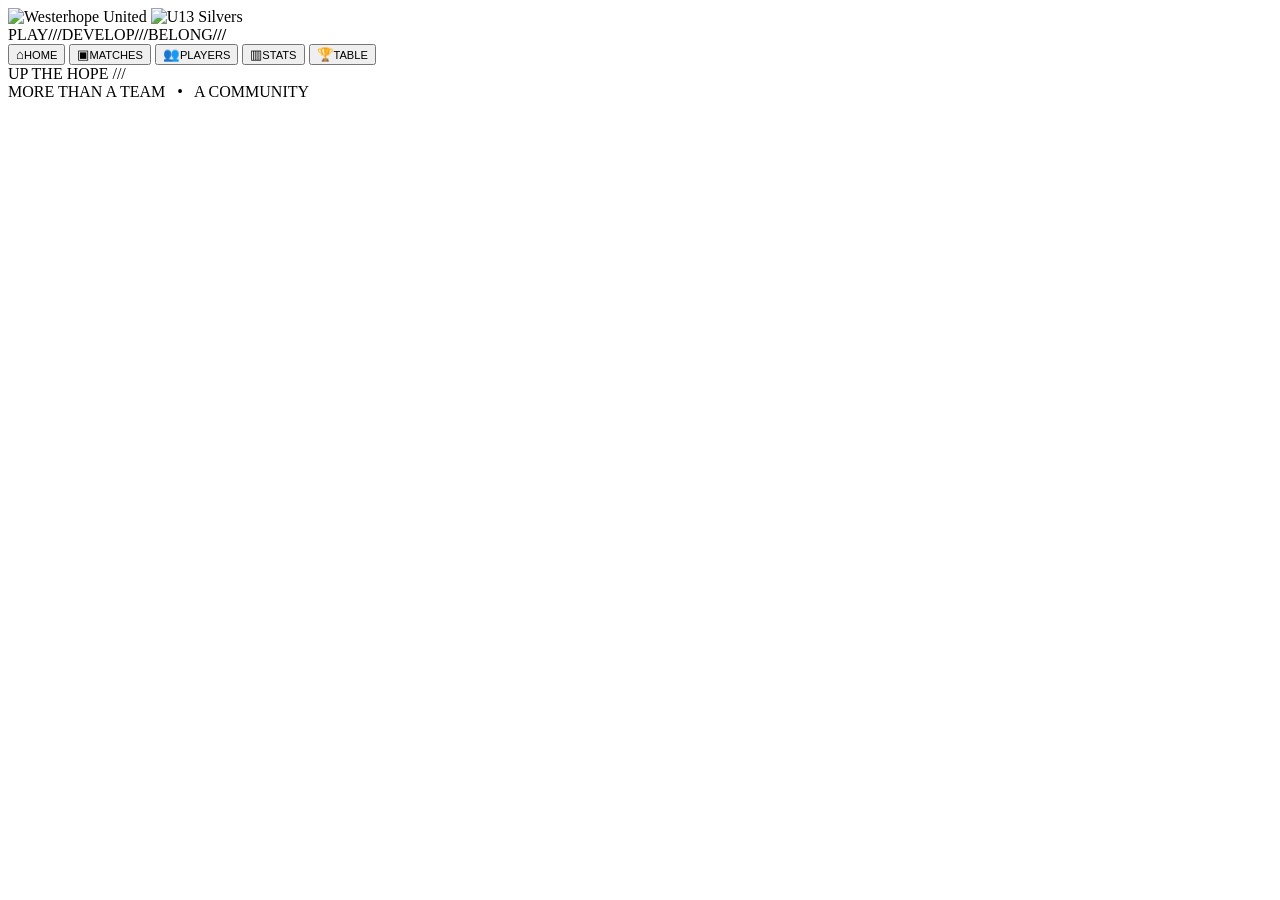
==== assets/index.html @ ca12dc78 "Add files via upload" ====
<!doctype html>
<html lang="en">
<head>
  <meta charset="utf-8">
  <meta name="viewport" content="width=device-width, initial-scale=1, viewport-fit=cover">
  <meta name="theme-color" content="#070707">
  <meta name="apple-mobile-web-app-capable" content="yes">
  <meta name="apple-mobile-web-app-status-bar-style" content="black-translucent">
  <meta name="apple-mobile-web-app-title" content="U13 Silvers">
  <meta name="description" content="Westerhope United U13 Silvers 2026/27 season hub">
  <meta http-equiv="Cache-Control" content="no-cache, no-store, must-revalidate">
  <meta http-equiv="Pragma" content="no-cache">
  <meta http-equiv="Expires" content="0">
  <link rel="manifest" href="manifest.json?v=76">
  <link rel="apple-touch-icon" sizes="180x180" href="assets/icons/apple-touch-icon.png?v=46">
  <link rel="icon" type="image/png" sizes="192x192" href="assets/icons/icon-192.png?v=46">
  <link rel="stylesheet" href="styles.css?v=46">
  <title>Westerhope U13 Silvers</title>

  <style>
    .latest-hero-card,.latest-hero-placeholder{overflow:hidden;padding:0;position:relative}
    .latest-hero-button{display:block;width:100%;padding:0;border:0;background:#0b0b0b;color:inherit;text-align:left;cursor:pointer;position:relative;overflow:hidden}
    .latest-hero-button img{display:block;width:100%;height:clamp(220px,38vw,360px);object-fit:contain;object-position:center;background:#0b0b0b}
    .latest-hero-overlay{position:absolute;inset:auto 0 0;padding:28px 24px 20px;background:linear-gradient(180deg,rgba(0,0,0,0),rgba(0,0,0,.9));color:#fff;display:flex;flex-direction:column;gap:4px}
    .latest-hero-overlay .eyebrow{color:#ffd500;letter-spacing:.14em}
    .latest-hero-overlay strong{font-size:1.25rem;letter-spacing:.02em}
    .latest-hero-overlay small{opacity:.85}
    .latest-hero-placeholder{min-height:170px;background:linear-gradient(135deg,#0b0b0b,#1c1c1c);display:flex;align-items:flex-end}
    .latest-hero-placeholder .latest-hero-overlay{position:static;background:none}
    @media (max-width:700px){.latest-hero-button img{height:clamp(200px,58vw,280px)}.latest-hero-overlay{padding:22px 18px 16px}.latest-hero-overlay strong{font-size:1.05rem}.latest-hero-placeholder{min-height:145px}}
  
.home-key-stats .mini-note{margin-bottom:14px}.home-leader-grid{display:grid;grid-template-columns:repeat(5,minmax(0,1fr));gap:12px}.home-leader-card{min-width:0;border:1px solid #343434;background:#0b0b0b;border-radius:14px;overflow:hidden}.home-leader-head{display:flex;align-items:center;gap:9px;padding:10px 11px;border-bottom:1px solid #272727}.home-leader-head>span{font-size:22px}.home-leader-head small{display:block;color:#777;font-size:8px;letter-spacing:1px}.home-leader-head b{display:block;font-size:9px;letter-spacing:.5px;margin-top:2px}.home-leader-card .leader-visual{height:175px}.home-team-stat{max-width:230px;margin-top:12px}.home-team-stat .metric{min-height:auto}@media(max-width:1100px){.home-leader-grid{grid-template-columns:repeat(3,minmax(0,1fr))}}@media(max-width:700px){.home-leader-grid{grid-template-columns:repeat(2,minmax(0,1fr));gap:9px}.home-leader-card .leader-visual{height:160px}.home-team-stat{max-width:none}}@media(max-width:390px){.home-leader-grid{grid-template-columns:1fr}.home-leader-card .leader-visual{height:205px}}

.career-clubs-wrap{overflow:hidden}.career-clubs-grid{display:grid;gap:22px;margin-top:16px}.career-club-category{border-top:1px solid #2b2b2b;padding-top:15px}.career-category-title{display:flex;align-items:center;gap:10px;margin-bottom:12px}.career-category-title>span{font-size:28px}.career-category-title small{display:block;color:#777;font-size:8px;letter-spacing:1.3px}.career-category-title b{display:block;font-size:14px;letter-spacing:.7px}.career-club-stack{display:grid;gap:14px}.career-milestone-club{border:1px solid #303030;background:#0b0b0b;border-radius:14px;overflow:hidden}.career-milestone-head{display:flex;justify-content:space-between;align-items:center;padding:11px 13px;border-bottom:1px solid #282828;background:linear-gradient(180deg,#151515,#0d0d0d)}.career-milestone-head strong{font-size:11px;letter-spacing:.9px}.career-milestone-head small{display:block;color:#777;font-size:8px;margin-top:3px;letter-spacing:1px}.career-member-grid{display:grid;grid-template-columns:repeat(6,minmax(0,1fr));gap:8px;padding:10px}.career-member{min-width:0;border:1px solid #272727;border-radius:11px;overflow:hidden;background:#121212}.career-member.latest{border-color:#ffd500;box-shadow:0 0 0 1px rgba(255,213,0,.16)}.career-member-photo{position:relative;height:125px;background:#171717;overflow:hidden}.career-member-photo img{width:100%;height:100%;object-fit:cover;object-position:center top;display:block}.career-member-fallback{width:100%;height:100%;display:flex;align-items:center;justify-content:center;font-size:28px;font-weight:950;color:#888;background:linear-gradient(145deg,#202020,#080808)}.career-latest-badge{position:absolute;top:7px;left:7px;background:#ffd500;color:#060606;font-size:7px;font-weight:950;letter-spacing:1px;border-radius:999px;padding:4px 6px}.career-member-copy{padding:8px}.career-member-copy b{display:block;font-size:9px;line-height:1.2}.career-member-copy small{display:block;color:#999;font-size:7px;margin-top:4px;line-height:1.3}@media(max-width:1100px){.career-member-grid{grid-template-columns:repeat(4,minmax(0,1fr))}}@media(max-width:700px){.career-clubs-grid{gap:18px}.career-member-grid{grid-template-columns:repeat(3,minmax(0,1fr));gap:7px;padding:8px}.career-member-photo{height:115px}.career-member-copy{padding:7px}.career-member-copy b{font-size:8px}.career-milestone-head strong{font-size:10px}}@media(max-width:390px){.career-member-grid{grid-template-columns:repeat(2,minmax(0,1fr))}.career-member-photo{height:135px}}
</style>

<style>
.league-form-card .section-head{margin-bottom:12px}.league-chart-wrap{width:100%;overflow-x:auto;background:linear-gradient(180deg,rgba(255,255,255,.02),rgba(255,255,255,.00));border-radius:16px;padding:6px 0}.league-chart-wrap svg{display:block;width:100%;min-width:740px;height:auto}.league-team-crest-end{cursor:pointer}.form-groups{display:grid;gap:12px;margin-top:16px}.form-group{border:1px solid rgba(255,255,255,.10);border-radius:14px;padding:12px;background:rgba(255,255,255,.025)}.form-group-head{display:flex;align-items:baseline;justify-content:space-between;gap:8px;margin-bottom:10px}.form-group-head b{font-size:.95rem;color:#ffd500}.form-group-head span{font-size:.68rem;color:rgba(255,255,255,.45);text-transform:uppercase;letter-spacing:.08em}.form-group-teams{display:flex;flex-wrap:wrap;gap:9px}.form-team-pill{appearance:none;border:1px solid rgba(255,255,255,.09);border-radius:12px;padding:8px 10px;background:rgba(0,0,0,.18);color:#fff;display:flex;align-items:center;gap:8px;cursor:pointer;text-align:left;min-width:180px}.form-team-pill:hover,.form-team-pill.active{border-color:rgba(255,213,0,.55);box-shadow:0 0 0 1px rgba(255,213,0,.10) inset}.form-team-pill.our-team{border-color:rgba(255,213,0,.45)}.form-pill-crest{display:inline-flex;align-items:center;justify-content:center}.form-team-pill .table-crest{width:28px;height:28px;object-fit:contain}.form-pill-name{font-weight:700;font-size:.76rem;flex:1}.form-pill-meta{font-size:.62rem;color:rgba(255,255,255,.52);white-space:nowrap}@media (max-width:900px){.form-team-pill{min-width:0;flex:1 1 calc(50% - 8px)}.league-chart-wrap svg{min-width:720px}}@media (max-width:600px){.form-team-pill{flex-basis:100%}.league-chart-wrap{margin-left:-4px;margin-right:-4px}}
</style>

<style>
.season-leader-grid{display:grid;grid-template-columns:repeat(5,minmax(0,1fr));gap:12px;margin-top:14px}.season-leader-card{min-width:0;border:1px solid #343434;background:#0b0b0b;border-radius:14px;overflow:hidden}.season-leader-head{display:flex;align-items:center;gap:9px;padding:11px 12px;border-bottom:1px solid #272727}.season-leader-head>span{font-size:24px}.season-leader-head small{display:block;color:#777;font-size:8px;letter-spacing:1px}.season-leader-head b{display:block;font-size:10px;letter-spacing:.6px;margin-top:2px}.leader-visual{height:190px;position:relative;background:#111;overflow:hidden}.leader-visual img{width:100%;height:100%;object-fit:cover;object-position:center top;display:block}.leader-visual.split{display:grid;grid-template-columns:1fr 1fr}.leader-half{position:relative;min-width:0;overflow:hidden}.leader-half:first-child{border-right:1px solid rgba(255,255,255,.18)}.leader-half span{position:absolute;top:7px;left:7px;background:rgba(0,0,0,.72);border-radius:999px;padding:4px 7px;font-size:8px;font-weight:900}.leader-overlay{position:absolute;left:0;right:0;bottom:0;padding:34px 11px 10px;background:linear-gradient(180deg,transparent,rgba(0,0,0,.94));display:grid;gap:2px}.leader-overlay small,.leader-names small{color:#ffd500;font-size:8px;letter-spacing:1px}.leader-overlay b,.leader-names b{font-size:12px}.leader-overlay strong,.leader-names strong{font-size:20px;color:#fff}.leader-overlay.shared{text-align:center}.leader-visual.many,.leader-visual.empty{display:flex;align-items:center;justify-content:center;padding:18px;box-sizing:border-box}.leader-names{text-align:center;display:grid;gap:8px}.leader-photo-fallback{width:100%;height:100%;display:flex;align-items:center;justify-content:center;font-size:42px;font-weight:950;color:#aaa;background:linear-gradient(145deg,#202020,#090909)}.season-rank-list{padding:4px 10px 8px}.season-rank-list>div{display:grid;grid-template-columns:24px 1fr 28px;gap:6px;align-items:center;padding:7px 0;border-bottom:1px solid #222;font-size:9px}.season-rank-list>div:last-child{border-bottom:0}.season-rank-list span{color:#777}.season-rank-list strong{text-align:right;color:#ffd500;font-size:12px}.leader-empty-row{display:block!important;color:#777;text-align:center;padding:12px!important}@media(max-width:1100px){.season-leader-grid{grid-template-columns:repeat(3,minmax(0,1fr))}}@media(max-width:700px){.season-leader-grid{grid-template-columns:repeat(2,minmax(0,1fr));gap:9px}.leader-visual{height:165px}.season-leader-head{padding:9px}.season-leader-head>span{font-size:20px}.season-leader-head b{font-size:9px}}@media(max-width:390px){.season-leader-grid{grid-template-columns:1fr}.leader-visual{height:210px}}
</style>

</head>
<body>
  <div class="app-shell">
    <header class="topbar">
      <img class="club-header" src="assets/westerhope-header.png?v=21" alt="Westerhope United">
      <img class="team-header" src="assets/u13-silvers-header.png?v=21" alt="U13 Silvers">
      <div class="tagline"><span>PLAY</span><b>///</b><span>DEVELOP</span><b>///</b><span>BELONG</span><b>///</b></div>
    </header>

    <nav class="tabs" aria-label="Primary">
      <button class="tab active" data-view="home"><span>⌂</span><small>HOME</small></button>
      <button class="tab" data-view="matches"><span>▣</span><small>MATCHES</small></button>
      <button class="tab" data-view="players"><span>👥</span><small>PLAYERS</small></button>
      <button class="tab" data-view="stats"><span>▥</span><small>STATS</small></button>
      <button class="tab" data-view="table"><span>🏆</span><small>TABLE</small></button>
    </nav>

    <main id="app" class="content"></main>

    <footer class="footer">
      <div class="footer-mark">UP THE <span>HOPE</span> ///</div>
      <div class="footer-sub">MORE THAN A TEAM &nbsp; • &nbsp; A COMMUNITY</div>
    </footer>
  </div>
  <script src="data.js?v=76"></script>
  <script src="app.js?v=78"></script>

</body>
</html>
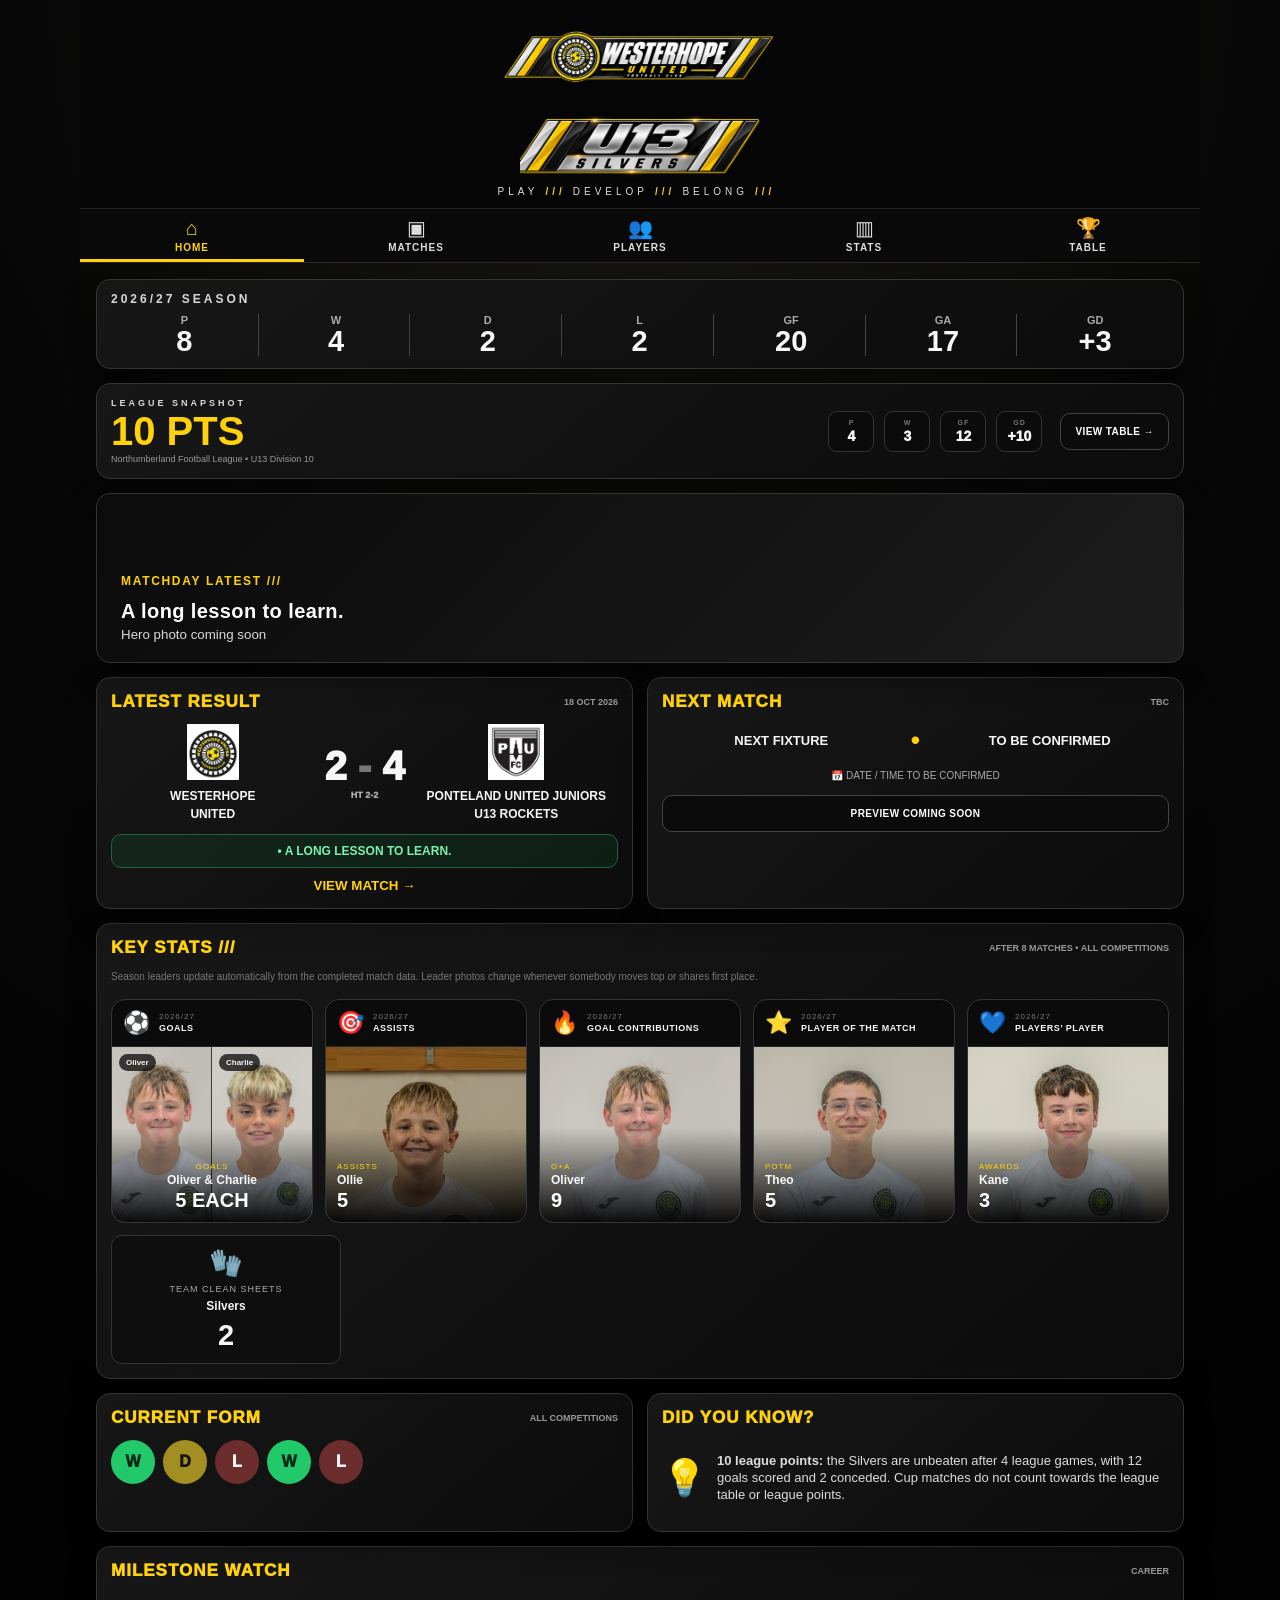
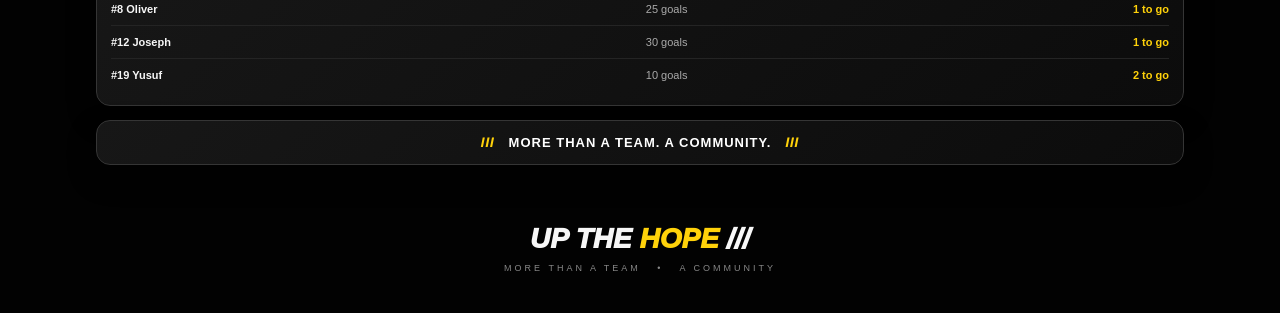
==== commit 2d2ba446: "Add files via upload" ====
--- a/assets/index.html
+++ b/assets/index.html
@@ -4,70 +4,27 @@
   <meta charset="utf-8">
   <meta name="viewport" content="width=device-width, initial-scale=1, viewport-fit=cover">
   <meta name="theme-color" content="#070707">
-  <meta name="apple-mobile-web-app-capable" content="yes">
-  <meta name="apple-mobile-web-app-status-bar-style" content="black-translucent">
-  <meta name="apple-mobile-web-app-title" content="U13 Silvers">
-  <meta name="description" content="Westerhope United U13 Silvers 2026/27 season hub">
+  <title>Westerhope U13 Silvers</title>
   <meta http-equiv="Cache-Control" content="no-cache, no-store, must-revalidate">
   <meta http-equiv="Pragma" content="no-cache">
   <meta http-equiv="Expires" content="0">
-  <link rel="manifest" href="manifest.json?v=76">
-  <link rel="apple-touch-icon" sizes="180x180" href="assets/icons/apple-touch-icon.png?v=46">
-  <link rel="icon" type="image/png" sizes="192x192" href="assets/icons/icon-192.png?v=46">
-  <link rel="stylesheet" href="styles.css?v=46">
-  <title>Westerhope U13 Silvers</title>
-
-  <style>
-    .latest-hero-card,.latest-hero-placeholder{overflow:hidden;padding:0;position:relative}
-    .latest-hero-button{display:block;width:100%;padding:0;border:0;background:#0b0b0b;color:inherit;text-align:left;cursor:pointer;position:relative;overflow:hidden}
-    .latest-hero-button img{display:block;width:100%;height:clamp(220px,38vw,360px);object-fit:contain;object-position:center;background:#0b0b0b}
-    .latest-hero-overlay{position:absolute;inset:auto 0 0;padding:28px 24px 20px;background:linear-gradient(180deg,rgba(0,0,0,0),rgba(0,0,0,.9));color:#fff;display:flex;flex-direction:column;gap:4px}
-    .latest-hero-overlay .eyebrow{color:#ffd500;letter-spacing:.14em}
-    .latest-hero-overlay strong{font-size:1.25rem;letter-spacing:.02em}
-    .latest-hero-overlay small{opacity:.85}
-    .latest-hero-placeholder{min-height:170px;background:linear-gradient(135deg,#0b0b0b,#1c1c1c);display:flex;align-items:flex-end}
-    .latest-hero-placeholder .latest-hero-overlay{position:static;background:none}
-    @media (max-width:700px){.latest-hero-button img{height:clamp(200px,58vw,280px)}.latest-hero-overlay{padding:22px 18px 16px}.latest-hero-overlay strong{font-size:1.05rem}.latest-hero-placeholder{min-height:145px}}
-  
-.home-key-stats .mini-note{margin-bottom:14px}.home-leader-grid{display:grid;grid-template-columns:repeat(5,minmax(0,1fr));gap:12px}.home-leader-card{min-width:0;border:1px solid #343434;background:#0b0b0b;border-radius:14px;overflow:hidden}.home-leader-head{display:flex;align-items:center;gap:9px;padding:10px 11px;border-bottom:1px solid #272727}.home-leader-head>span{font-size:22px}.home-leader-head small{display:block;color:#777;font-size:8px;letter-spacing:1px}.home-leader-head b{display:block;font-size:9px;letter-spacing:.5px;margin-top:2px}.home-leader-card .leader-visual{height:175px}.home-team-stat{max-width:230px;margin-top:12px}.home-team-stat .metric{min-height:auto}@media(max-width:1100px){.home-leader-grid{grid-template-columns:repeat(3,minmax(0,1fr))}}@media(max-width:700px){.home-leader-grid{grid-template-columns:repeat(2,minmax(0,1fr));gap:9px}.home-leader-card .leader-visual{height:160px}.home-team-stat{max-width:none}}@media(max-width:390px){.home-leader-grid{grid-template-columns:1fr}.home-leader-card .leader-visual{height:205px}}
-
-.career-clubs-wrap{overflow:hidden}.career-clubs-grid{display:grid;gap:22px;margin-top:16px}.career-club-category{border-top:1px solid #2b2b2b;padding-top:15px}.career-category-title{display:flex;align-items:center;gap:10px;margin-bottom:12px}.career-category-title>span{font-size:28px}.career-category-title small{display:block;color:#777;font-size:8px;letter-spacing:1.3px}.career-category-title b{display:block;font-size:14px;letter-spacing:.7px}.career-club-stack{display:grid;gap:14px}.career-milestone-club{border:1px solid #303030;background:#0b0b0b;border-radius:14px;overflow:hidden}.career-milestone-head{display:flex;justify-content:space-between;align-items:center;padding:11px 13px;border-bottom:1px solid #282828;background:linear-gradient(180deg,#151515,#0d0d0d)}.career-milestone-head strong{font-size:11px;letter-spacing:.9px}.career-milestone-head small{display:block;color:#777;font-size:8px;margin-top:3px;letter-spacing:1px}.career-member-grid{display:grid;grid-template-columns:repeat(6,minmax(0,1fr));gap:8px;padding:10px}.career-member{min-width:0;border:1px solid #272727;border-radius:11px;overflow:hidden;background:#121212}.career-member.latest{border-color:#ffd500;box-shadow:0 0 0 1px rgba(255,213,0,.16)}.career-member-photo{position:relative;height:125px;background:#171717;overflow:hidden}.career-member-photo img{width:100%;height:100%;object-fit:cover;object-position:center top;display:block}.career-member-fallback{width:100%;height:100%;display:flex;align-items:center;justify-content:center;font-size:28px;font-weight:950;color:#888;background:linear-gradient(145deg,#202020,#080808)}.career-latest-badge{position:absolute;top:7px;left:7px;background:#ffd500;color:#060606;font-size:7px;font-weight:950;letter-spacing:1px;border-radius:999px;padding:4px 6px}.career-member-copy{padding:8px}.career-member-copy b{display:block;font-size:9px;line-height:1.2}.career-member-copy small{display:block;color:#999;font-size:7px;margin-top:4px;line-height:1.3}@media(max-width:1100px){.career-member-grid{grid-template-columns:repeat(4,minmax(0,1fr))}}@media(max-width:700px){.career-clubs-grid{gap:18px}.career-member-grid{grid-template-columns:repeat(3,minmax(0,1fr));gap:7px;padding:8px}.career-member-photo{height:115px}.career-member-copy{padding:7px}.career-member-copy b{font-size:8px}.career-milestone-head strong{font-size:10px}}@media(max-width:390px){.career-member-grid{grid-template-columns:repeat(2,minmax(0,1fr))}.career-member-photo{height:135px}}
-</style>
-
-<style>
-.league-form-card .section-head{margin-bottom:12px}.league-chart-wrap{width:100%;overflow-x:auto;background:linear-gradient(180deg,rgba(255,255,255,.02),rgba(255,255,255,.00));border-radius:16px;padding:6px 0}.league-chart-wrap svg{display:block;width:100%;min-width:740px;height:auto}.league-team-crest-end{cursor:pointer}.form-groups{display:grid;gap:12px;margin-top:16px}.form-group{border:1px solid rgba(255,255,255,.10);border-radius:14px;padding:12px;background:rgba(255,255,255,.025)}.form-group-head{display:flex;align-items:baseline;justify-content:space-between;gap:8px;margin-bottom:10px}.form-group-head b{font-size:.95rem;color:#ffd500}.form-group-head span{font-size:.68rem;color:rgba(255,255,255,.45);text-transform:uppercase;letter-spacing:.08em}.form-group-teams{display:flex;flex-wrap:wrap;gap:9px}.form-team-pill{appearance:none;border:1px solid rgba(255,255,255,.09);border-radius:12px;padding:8px 10px;background:rgba(0,0,0,.18);color:#fff;display:flex;align-items:center;gap:8px;cursor:pointer;text-align:left;min-width:180px}.form-team-pill:hover,.form-team-pill.active{border-color:rgba(255,213,0,.55);box-shadow:0 0 0 1px rgba(255,213,0,.10) inset}.form-team-pill.our-team{border-color:rgba(255,213,0,.45)}.form-pill-crest{display:inline-flex;align-items:center;justify-content:center}.form-team-pill .table-crest{width:28px;height:28px;object-fit:contain}.form-pill-name{font-weight:700;font-size:.76rem;flex:1}.form-pill-meta{font-size:.62rem;color:rgba(255,255,255,.52);white-space:nowrap}@media (max-width:900px){.form-team-pill{min-width:0;flex:1 1 calc(50% - 8px)}.league-chart-wrap svg{min-width:720px}}@media (max-width:600px){.form-team-pill{flex-basis:100%}.league-chart-wrap{margin-left:-4px;margin-right:-4px}}
-</style>
-
-<style>
-.season-leader-grid{display:grid;grid-template-columns:repeat(5,minmax(0,1fr));gap:12px;margin-top:14px}.season-leader-card{min-width:0;border:1px solid #343434;background:#0b0b0b;border-radius:14px;overflow:hidden}.season-leader-head{display:flex;align-items:center;gap:9px;padding:11px 12px;border-bottom:1px solid #272727}.season-leader-head>span{font-size:24px}.season-leader-head small{display:block;color:#777;font-size:8px;letter-spacing:1px}.season-leader-head b{display:block;font-size:10px;letter-spacing:.6px;margin-top:2px}.leader-visual{height:190px;position:relative;background:#111;overflow:hidden}.leader-visual img{width:100%;height:100%;object-fit:cover;object-position:center top;display:block}.leader-visual.split{display:grid;grid-template-columns:1fr 1fr}.leader-half{position:relative;min-width:0;overflow:hidden}.leader-half:first-child{border-right:1px solid rgba(255,255,255,.18)}.leader-half span{position:absolute;top:7px;left:7px;background:rgba(0,0,0,.72);border-radius:999px;padding:4px 7px;font-size:8px;font-weight:900}.leader-overlay{position:absolute;left:0;right:0;bottom:0;padding:34px 11px 10px;background:linear-gradient(180deg,transparent,rgba(0,0,0,.94));display:grid;gap:2px}.leader-overlay small,.leader-names small{color:#ffd500;font-size:8px;letter-spacing:1px}.leader-overlay b,.leader-names b{font-size:12px}.leader-overlay strong,.leader-names strong{font-size:20px;color:#fff}.leader-overlay.shared{text-align:center}.leader-visual.many,.leader-visual.empty{display:flex;align-items:center;justify-content:center;padding:18px;box-sizing:border-box}.leader-names{text-align:center;display:grid;gap:8px}.leader-photo-fallback{width:100%;height:100%;display:flex;align-items:center;justify-content:center;font-size:42px;font-weight:950;color:#aaa;background:linear-gradient(145deg,#202020,#090909)}.season-rank-list{padding:4px 10px 8px}.season-rank-list>div{display:grid;grid-template-columns:24px 1fr 28px;gap:6px;align-items:center;padding:7px 0;border-bottom:1px solid #222;font-size:9px}.season-rank-list>div:last-child{border-bottom:0}.season-rank-list span{color:#777}.season-rank-list strong{text-align:right;color:#ffd500;font-size:12px}.leader-empty-row{display:block!important;color:#777;text-align:center;padding:12px!important}@media(max-width:1100px){.season-leader-grid{grid-template-columns:repeat(3,minmax(0,1fr))}}@media(max-width:700px){.season-leader-grid{grid-template-columns:repeat(2,minmax(0,1fr));gap:9px}.leader-visual{height:165px}.season-leader-head{padding:9px}.season-leader-head>span{font-size:20px}.season-leader-head b{font-size:9px}}@media(max-width:390px){.season-leader-grid{grid-template-columns:1fr}.leader-visual{height:210px}}
-</style>
-
+  <script>
+    (function () {
+      try {
+        var target = new URL('../', window.location.href);
+        target.searchParams.set('app', '72');
+        target.hash = window.location.hash;
+        window.location.replace(target.href);
+      } catch (e) {
+        window.location.replace('../?app=74');
+      }
+    }());
+  </script>
 </head>
-<body>
-  <div class="app-shell">
-    <header class="topbar">
-      <img class="club-header" src="assets/westerhope-header.png?v=21" alt="Westerhope United">
-      <img class="team-header" src="assets/u13-silvers-header.png?v=21" alt="U13 Silvers">
-      <div class="tagline"><span>PLAY</span><b>///</b><span>DEVELOP</span><b>///</b><span>BELONG</span><b>///</b></div>
-    </header>
-
-    <nav class="tabs" aria-label="Primary">
-      <button class="tab active" data-view="home"><span>⌂</span><small>HOME</small></button>
-      <button class="tab" data-view="matches"><span>▣</span><small>MATCHES</small></button>
-      <button class="tab" data-view="players"><span>👥</span><small>PLAYERS</small></button>
-      <button class="tab" data-view="stats"><span>▥</span><small>STATS</small></button>
-      <button class="tab" data-view="table"><span>🏆</span><small>TABLE</small></button>
-    </nav>
-
-    <main id="app" class="content"></main>
-
-    <footer class="footer">
-      <div class="footer-mark">UP THE <span>HOPE</span> ///</div>
-      <div class="footer-sub">MORE THAN A TEAM &nbsp; • &nbsp; A COMMUNITY</div>
-    </footer>
+<body style="margin:0;background:#070707;color:#fff;font-family:system-ui,-apple-system,sans-serif;display:grid;min-height:100vh;place-items:center;text-align:center;padding:24px;box-sizing:border-box">
+  <div>
+    <strong>Loading the latest Silvers app…</strong>
+    <p><a href="../?app=74" style="color:#ffd500">Open the current site</a></p>
   </div>
-  <script src="data.js?v=76"></script>
-  <script src="app.js?v=78"></script>
-
 </body>
 </html>
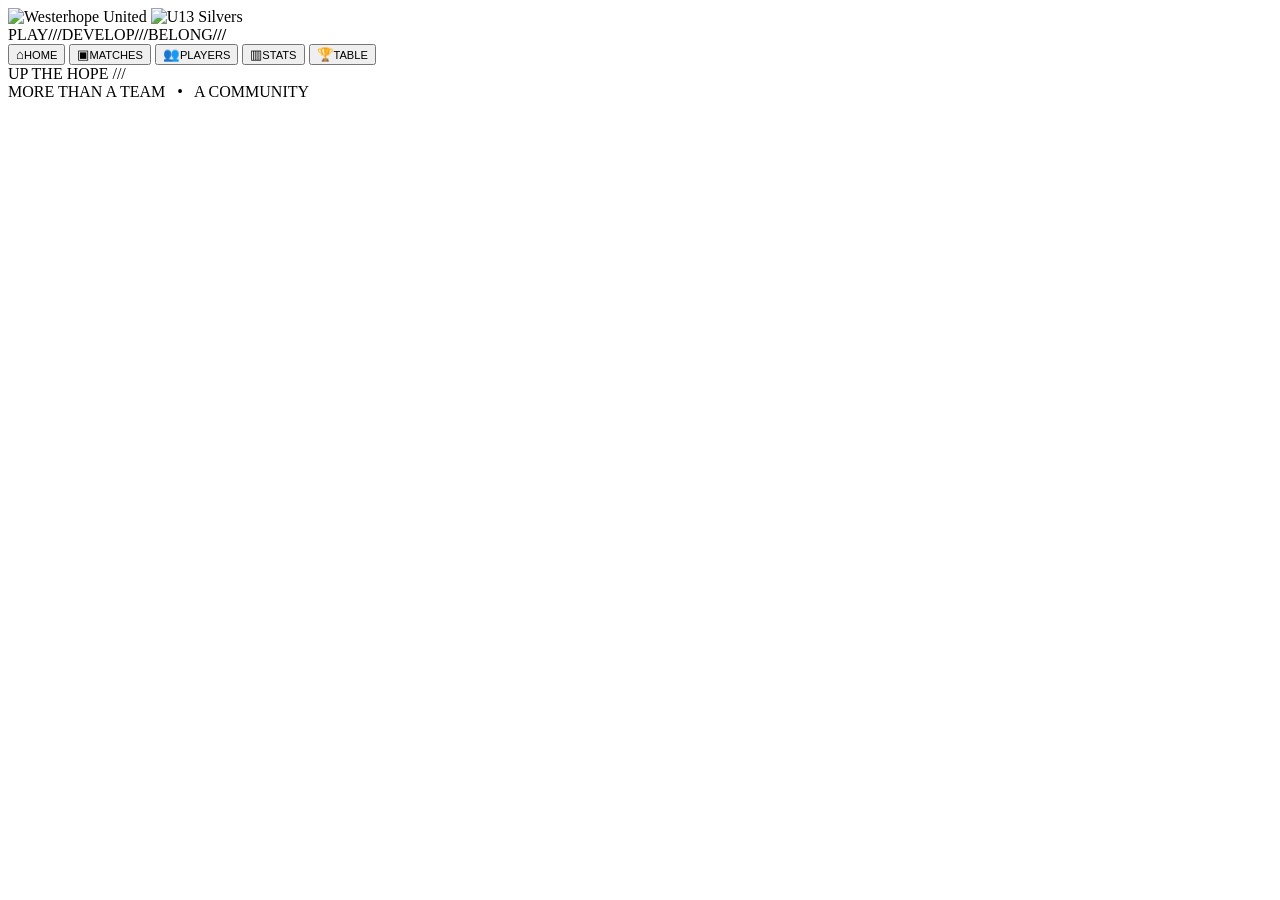
==== commit 736d28f6: "Add files via upload" ====
--- a/assets/index.html
+++ b/assets/index.html
@@ -4,27 +4,70 @@
   <meta charset="utf-8">
   <meta name="viewport" content="width=device-width, initial-scale=1, viewport-fit=cover">
   <meta name="theme-color" content="#070707">
-  <title>Westerhope U13 Silvers</title>
+  <meta name="apple-mobile-web-app-capable" content="yes">
+  <meta name="apple-mobile-web-app-status-bar-style" content="black-translucent">
+  <meta name="apple-mobile-web-app-title" content="U13 Silvers">
+  <meta name="description" content="Westerhope United U13 Silvers 2026/27 season hub">
   <meta http-equiv="Cache-Control" content="no-cache, no-store, must-revalidate">
   <meta http-equiv="Pragma" content="no-cache">
   <meta http-equiv="Expires" content="0">
-  <script>
-    (function () {
-      try {
-        var target = new URL('../', window.location.href);
-        target.searchParams.set('app', '72');
-        target.hash = window.location.hash;
-        window.location.replace(target.href);
-      } catch (e) {
-        window.location.replace('../?app=74');
-      }
-    }());
-  </script>
+  <link rel="manifest" href="manifest.json?v=76">
+  <link rel="apple-touch-icon" sizes="180x180" href="assets/icons/apple-touch-icon.png?v=46">
+  <link rel="icon" type="image/png" sizes="192x192" href="assets/icons/icon-192.png?v=46">
+  <link rel="stylesheet" href="styles.css?v=46">
+  <title>Westerhope U13 Silvers</title>
+
+  <style>
+    .latest-hero-card,.latest-hero-placeholder{overflow:hidden;padding:0;position:relative}
+    .latest-hero-button{display:block;width:100%;padding:0;border:0;background:#0b0b0b;color:inherit;text-align:left;cursor:pointer;position:relative;overflow:hidden}
+    .latest-hero-button img{display:block;width:100%;height:clamp(220px,38vw,360px);object-fit:contain;object-position:center;background:#0b0b0b}
+    .latest-hero-overlay{position:absolute;inset:auto 0 0;padding:28px 24px 20px;background:linear-gradient(180deg,rgba(0,0,0,0),rgba(0,0,0,.9));color:#fff;display:flex;flex-direction:column;gap:4px}
+    .latest-hero-overlay .eyebrow{color:#ffd500;letter-spacing:.14em}
+    .latest-hero-overlay strong{font-size:1.25rem;letter-spacing:.02em}
+    .latest-hero-overlay small{opacity:.85}
+    .latest-hero-placeholder{min-height:170px;background:linear-gradient(135deg,#0b0b0b,#1c1c1c);display:flex;align-items:flex-end}
+    .latest-hero-placeholder .latest-hero-overlay{position:static;background:none}
+    @media (max-width:700px){.latest-hero-button img{height:clamp(200px,58vw,280px)}.latest-hero-overlay{padding:22px 18px 16px}.latest-hero-overlay strong{font-size:1.05rem}.latest-hero-placeholder{min-height:145px}}
+  
+.home-key-stats .mini-note{margin-bottom:14px}.home-leader-grid{display:grid;grid-template-columns:repeat(5,minmax(0,1fr));gap:12px}.home-leader-card{min-width:0;border:1px solid #343434;background:#0b0b0b;border-radius:14px;overflow:hidden}.home-leader-head{display:flex;align-items:center;gap:9px;padding:10px 11px;border-bottom:1px solid #272727}.home-leader-head>span{font-size:22px}.home-leader-head small{display:block;color:#777;font-size:8px;letter-spacing:1px}.home-leader-head b{display:block;font-size:9px;letter-spacing:.5px;margin-top:2px}.home-leader-card .leader-visual{height:175px}.home-team-stat{max-width:230px;margin-top:12px}.home-team-stat .metric{min-height:auto}@media(max-width:1100px){.home-leader-grid{grid-template-columns:repeat(3,minmax(0,1fr))}}@media(max-width:700px){.home-leader-grid{grid-template-columns:repeat(2,minmax(0,1fr));gap:9px}.home-leader-card .leader-visual{height:160px}.home-team-stat{max-width:none}}@media(max-width:390px){.home-leader-grid{grid-template-columns:1fr}.home-leader-card .leader-visual{height:205px}}
+
+.career-clubs-wrap{overflow:hidden}.career-clubs-grid{display:grid;gap:22px;margin-top:16px}.career-club-category{border-top:1px solid #2b2b2b;padding-top:15px}.career-category-title{display:flex;align-items:center;gap:10px;margin-bottom:12px}.career-category-title>span{font-size:28px}.career-category-title small{display:block;color:#777;font-size:8px;letter-spacing:1.3px}.career-category-title b{display:block;font-size:14px;letter-spacing:.7px}.career-club-stack{display:grid;gap:14px}.career-milestone-club{border:1px solid #303030;background:#0b0b0b;border-radius:14px;overflow:hidden}.career-milestone-head{display:flex;justify-content:space-between;align-items:center;padding:11px 13px;border-bottom:1px solid #282828;background:linear-gradient(180deg,#151515,#0d0d0d)}.career-milestone-head strong{font-size:11px;letter-spacing:.9px}.career-milestone-head small{display:block;color:#777;font-size:8px;margin-top:3px;letter-spacing:1px}.career-member-grid{display:grid;grid-template-columns:repeat(6,minmax(0,1fr));gap:8px;padding:10px}.career-member{min-width:0;border:1px solid #272727;border-radius:11px;overflow:hidden;background:#121212}.career-member.latest{border-color:#ffd500;box-shadow:0 0 0 1px rgba(255,213,0,.16)}.career-member-photo{position:relative;height:125px;background:#171717;overflow:hidden}.career-member-photo img{width:100%;height:100%;object-fit:cover;object-position:center top;display:block}.career-member-fallback{width:100%;height:100%;display:flex;align-items:center;justify-content:center;font-size:28px;font-weight:950;color:#888;background:linear-gradient(145deg,#202020,#080808)}.career-latest-badge{position:absolute;top:7px;left:7px;background:#ffd500;color:#060606;font-size:7px;font-weight:950;letter-spacing:1px;border-radius:999px;padding:4px 6px}.career-member-copy{padding:8px}.career-member-copy b{display:block;font-size:9px;line-height:1.2}.career-member-copy small{display:block;color:#999;font-size:7px;margin-top:4px;line-height:1.3}@media(max-width:1100px){.career-member-grid{grid-template-columns:repeat(4,minmax(0,1fr))}}@media(max-width:700px){.career-clubs-grid{gap:18px}.career-member-grid{grid-template-columns:repeat(3,minmax(0,1fr));gap:7px;padding:8px}.career-member-photo{height:115px}.career-member-copy{padding:7px}.career-member-copy b{font-size:8px}.career-milestone-head strong{font-size:10px}}@media(max-width:390px){.career-member-grid{grid-template-columns:repeat(2,minmax(0,1fr))}.career-member-photo{height:135px}}
+</style>
+
+<style>
+.league-form-card .section-head{margin-bottom:12px}.league-chart-wrap{width:100%;overflow-x:auto;background:linear-gradient(180deg,rgba(255,255,255,.02),rgba(255,255,255,.00));border-radius:16px;padding:6px 0}.league-chart-wrap svg{display:block;width:100%;min-width:740px;height:auto}.league-team-crest-end{cursor:pointer}.form-groups{display:grid;gap:12px;margin-top:16px}.form-group{border:1px solid rgba(255,255,255,.10);border-radius:14px;padding:12px;background:rgba(255,255,255,.025)}.form-group-head{display:flex;align-items:baseline;justify-content:space-between;gap:8px;margin-bottom:10px}.form-group-head b{font-size:.95rem;color:#ffd500}.form-group-head span{font-size:.68rem;color:rgba(255,255,255,.45);text-transform:uppercase;letter-spacing:.08em}.form-group-teams{display:flex;flex-wrap:wrap;gap:9px}.form-team-pill{appearance:none;border:1px solid rgba(255,255,255,.09);border-radius:12px;padding:8px 10px;background:rgba(0,0,0,.18);color:#fff;display:flex;align-items:center;gap:8px;cursor:pointer;text-align:left;min-width:180px}.form-team-pill:hover,.form-team-pill.active{border-color:rgba(255,213,0,.55);box-shadow:0 0 0 1px rgba(255,213,0,.10) inset}.form-team-pill.our-team{border-color:rgba(255,213,0,.45)}.form-pill-crest{display:inline-flex;align-items:center;justify-content:center}.form-team-pill .table-crest{width:28px;height:28px;object-fit:contain}.form-pill-name{font-weight:700;font-size:.76rem;flex:1}.form-pill-meta{font-size:.62rem;color:rgba(255,255,255,.52);white-space:nowrap}@media (max-width:900px){.form-team-pill{min-width:0;flex:1 1 calc(50% - 8px)}.league-chart-wrap svg{min-width:720px}}@media (max-width:600px){.form-team-pill{flex-basis:100%}.league-chart-wrap{margin-left:-4px;margin-right:-4px}}
+</style>
+
+<style>
+.season-leader-grid{display:grid;grid-template-columns:repeat(5,minmax(0,1fr));gap:12px;margin-top:14px}.season-leader-card{min-width:0;border:1px solid #343434;background:#0b0b0b;border-radius:14px;overflow:hidden}.season-leader-head{display:flex;align-items:center;gap:9px;padding:11px 12px;border-bottom:1px solid #272727}.season-leader-head>span{font-size:24px}.season-leader-head small{display:block;color:#777;font-size:8px;letter-spacing:1px}.season-leader-head b{display:block;font-size:10px;letter-spacing:.6px;margin-top:2px}.leader-visual{height:190px;position:relative;background:#111;overflow:hidden}.leader-visual img{width:100%;height:100%;object-fit:cover;object-position:center top;display:block}.leader-visual.split{display:grid;grid-template-columns:1fr 1fr}.leader-half{position:relative;min-width:0;overflow:hidden}.leader-half:first-child{border-right:1px solid rgba(255,255,255,.18)}.leader-half span{position:absolute;top:7px;left:7px;background:rgba(0,0,0,.72);border-radius:999px;padding:4px 7px;font-size:8px;font-weight:900}.leader-overlay{position:absolute;left:0;right:0;bottom:0;padding:34px 11px 10px;background:linear-gradient(180deg,transparent,rgba(0,0,0,.94));display:grid;gap:2px}.leader-overlay small,.leader-names small{color:#ffd500;font-size:8px;letter-spacing:1px}.leader-overlay b,.leader-names b{font-size:12px}.leader-overlay strong,.leader-names strong{font-size:20px;color:#fff}.leader-overlay.shared{text-align:center}.leader-visual.many,.leader-visual.empty{display:flex;align-items:center;justify-content:center;padding:18px;box-sizing:border-box}.leader-names{text-align:center;display:grid;gap:8px}.leader-photo-fallback{width:100%;height:100%;display:flex;align-items:center;justify-content:center;font-size:42px;font-weight:950;color:#aaa;background:linear-gradient(145deg,#202020,#090909)}.season-rank-list{padding:4px 10px 8px}.season-rank-list>div{display:grid;grid-template-columns:24px 1fr 28px;gap:6px;align-items:center;padding:7px 0;border-bottom:1px solid #222;font-size:9px}.season-rank-list>div:last-child{border-bottom:0}.season-rank-list span{color:#777}.season-rank-list strong{text-align:right;color:#ffd500;font-size:12px}.leader-empty-row{display:block!important;color:#777;text-align:center;padding:12px!important}@media(max-width:1100px){.season-leader-grid{grid-template-columns:repeat(3,minmax(0,1fr))}}@media(max-width:700px){.season-leader-grid{grid-template-columns:repeat(2,minmax(0,1fr));gap:9px}.leader-visual{height:165px}.season-leader-head{padding:9px}.season-leader-head>span{font-size:20px}.season-leader-head b{font-size:9px}}@media(max-width:390px){.season-leader-grid{grid-template-columns:1fr}.leader-visual{height:210px}}
+</style>
+
 </head>
-<body style="margin:0;background:#070707;color:#fff;font-family:system-ui,-apple-system,sans-serif;display:grid;min-height:100vh;place-items:center;text-align:center;padding:24px;box-sizing:border-box">
-  <div>
-    <strong>Loading the latest Silvers app…</strong>
-    <p><a href="../?app=74" style="color:#ffd500">Open the current site</a></p>
+<body>
+  <div class="app-shell">
+    <header class="topbar">
+      <img class="club-header" src="assets/westerhope-header.png?v=21" alt="Westerhope United">
+      <img class="team-header" src="assets/u13-silvers-header.png?v=21" alt="U13 Silvers">
+      <div class="tagline"><span>PLAY</span><b>///</b><span>DEVELOP</span><b>///</b><span>BELONG</span><b>///</b></div>
+    </header>
+
+    <nav class="tabs" aria-label="Primary">
+      <button class="tab active" data-view="home"><span>⌂</span><small>HOME</small></button>
+      <button class="tab" data-view="matches"><span>▣</span><small>MATCHES</small></button>
+      <button class="tab" data-view="players"><span>👥</span><small>PLAYERS</small></button>
+      <button class="tab" data-view="stats"><span>▥</span><small>STATS</small></button>
+      <button class="tab" data-view="table"><span>🏆</span><small>TABLE</small></button>
+    </nav>
+
+    <main id="app" class="content"></main>
+
+    <footer class="footer">
+      <div class="footer-mark">UP THE <span>HOPE</span> ///</div>
+      <div class="footer-sub">MORE THAN A TEAM &nbsp; • &nbsp; A COMMUNITY</div>
+    </footer>
   </div>
+  <script src="data.js?v=76"></script>
+  <script src="app.js?v=79"></script>
+
 </body>
 </html>
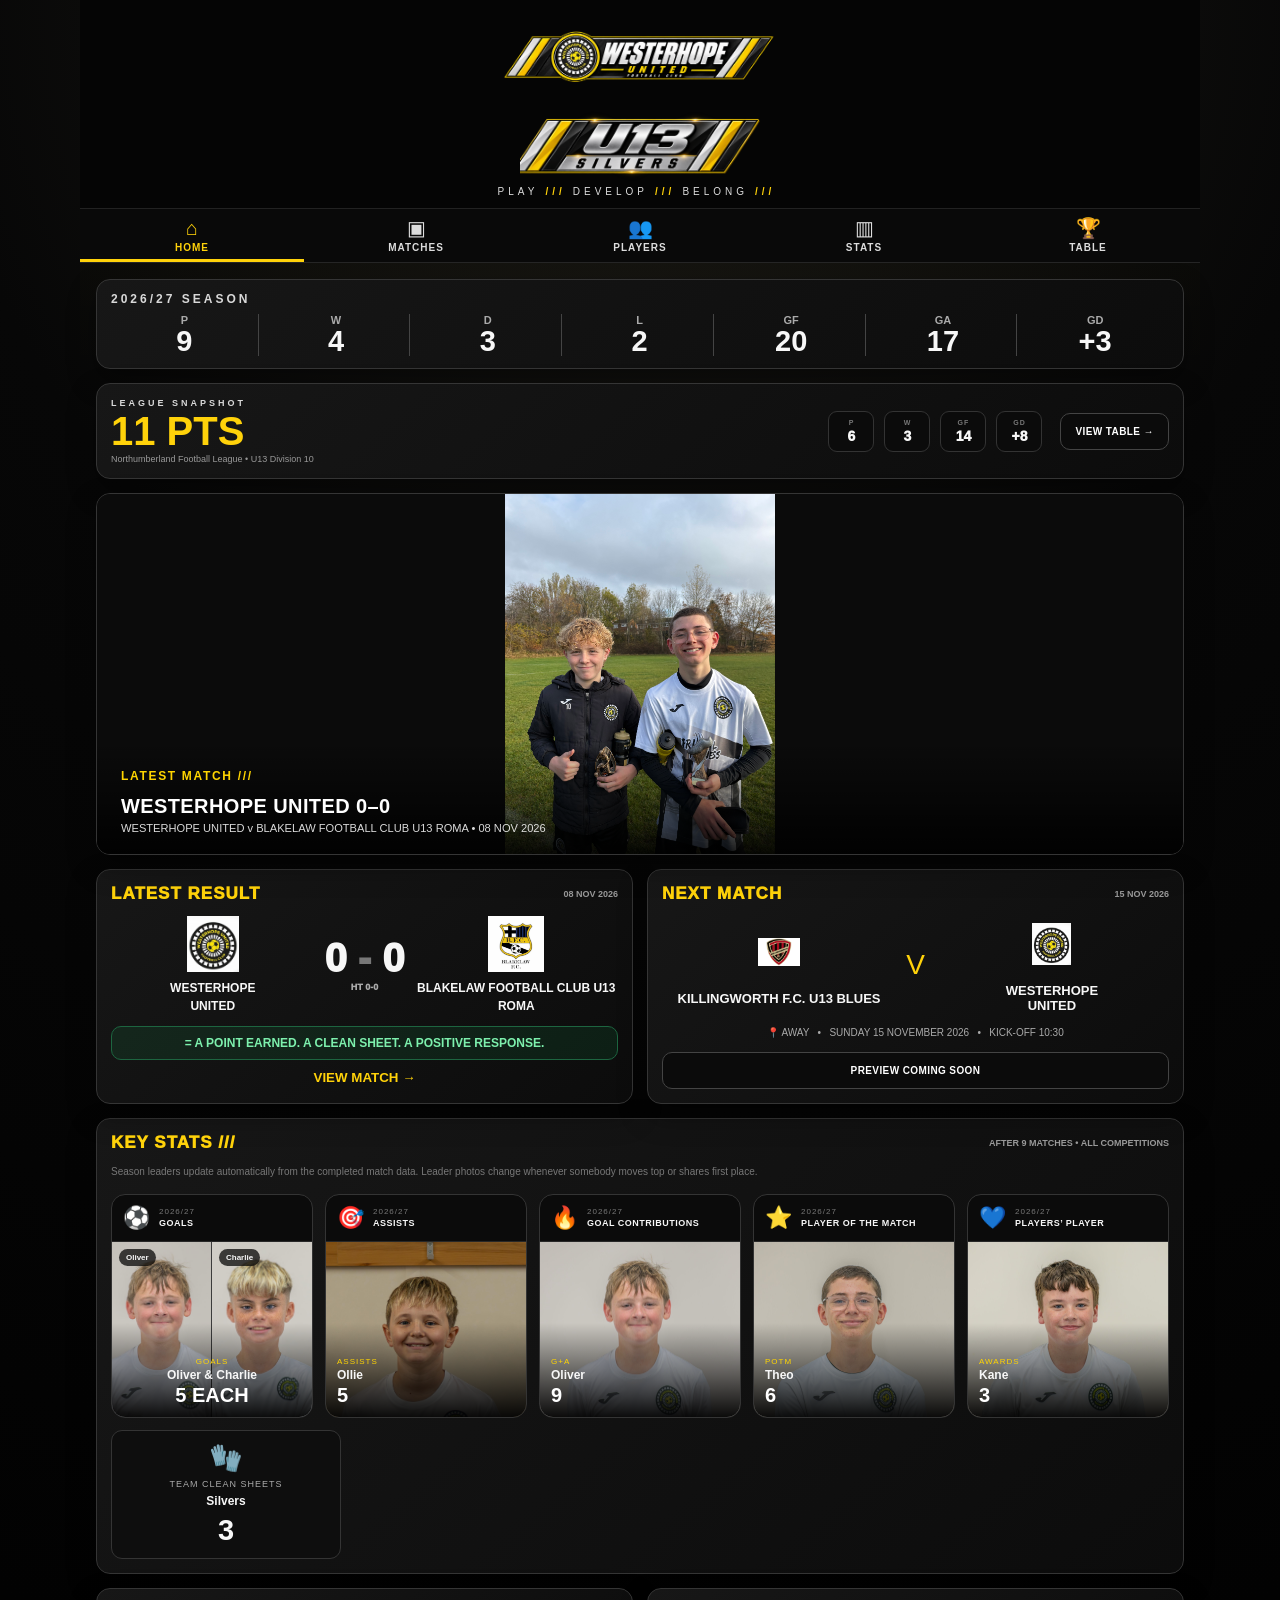
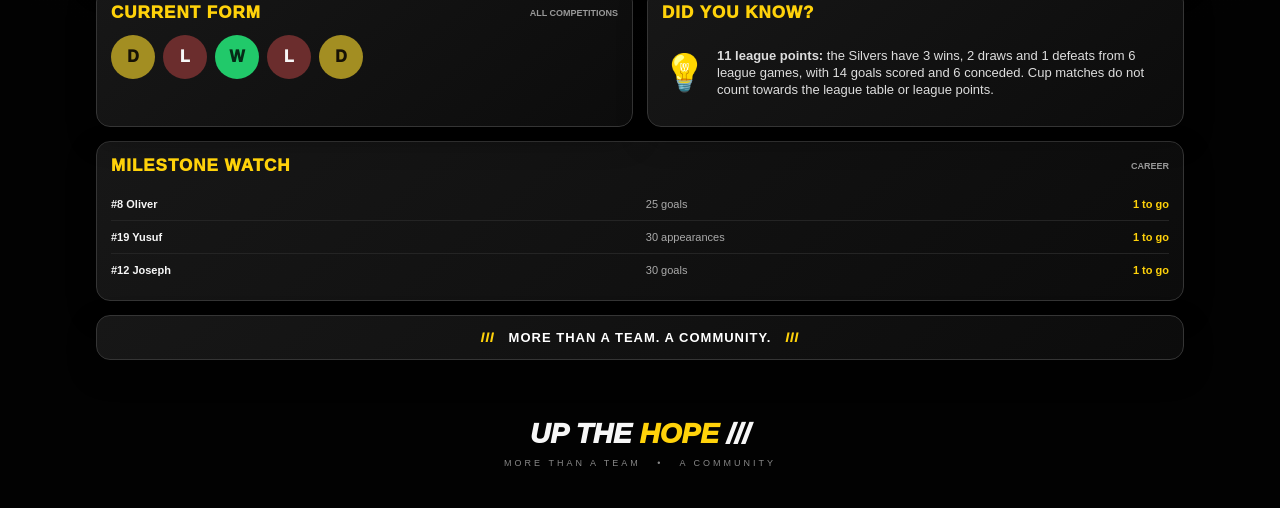
==== commit e2980cce: "Add files via upload" ====
--- a/assets/index.html
+++ b/assets/index.html
@@ -4,70 +4,27 @@
   <meta charset="utf-8">
   <meta name="viewport" content="width=device-width, initial-scale=1, viewport-fit=cover">
   <meta name="theme-color" content="#070707">
-  <meta name="apple-mobile-web-app-capable" content="yes">
-  <meta name="apple-mobile-web-app-status-bar-style" content="black-translucent">
-  <meta name="apple-mobile-web-app-title" content="U13 Silvers">
-  <meta name="description" content="Westerhope United U13 Silvers 2026/27 season hub">
+  <title>Westerhope U13 Silvers</title>
   <meta http-equiv="Cache-Control" content="no-cache, no-store, must-revalidate">
   <meta http-equiv="Pragma" content="no-cache">
   <meta http-equiv="Expires" content="0">
-  <link rel="manifest" href="manifest.json?v=76">
-  <link rel="apple-touch-icon" sizes="180x180" href="assets/icons/apple-touch-icon.png?v=46">
-  <link rel="icon" type="image/png" sizes="192x192" href="assets/icons/icon-192.png?v=46">
-  <link rel="stylesheet" href="styles.css?v=46">
-  <title>Westerhope U13 Silvers</title>
-
-  <style>
-    .latest-hero-card,.latest-hero-placeholder{overflow:hidden;padding:0;position:relative}
-    .latest-hero-button{display:block;width:100%;padding:0;border:0;background:#0b0b0b;color:inherit;text-align:left;cursor:pointer;position:relative;overflow:hidden}
-    .latest-hero-button img{display:block;width:100%;height:clamp(220px,38vw,360px);object-fit:contain;object-position:center;background:#0b0b0b}
-    .latest-hero-overlay{position:absolute;inset:auto 0 0;padding:28px 24px 20px;background:linear-gradient(180deg,rgba(0,0,0,0),rgba(0,0,0,.9));color:#fff;display:flex;flex-direction:column;gap:4px}
-    .latest-hero-overlay .eyebrow{color:#ffd500;letter-spacing:.14em}
-    .latest-hero-overlay strong{font-size:1.25rem;letter-spacing:.02em}
-    .latest-hero-overlay small{opacity:.85}
-    .latest-hero-placeholder{min-height:170px;background:linear-gradient(135deg,#0b0b0b,#1c1c1c);display:flex;align-items:flex-end}
-    .latest-hero-placeholder .latest-hero-overlay{position:static;background:none}
-    @media (max-width:700px){.latest-hero-button img{height:clamp(200px,58vw,280px)}.latest-hero-overlay{padding:22px 18px 16px}.latest-hero-overlay strong{font-size:1.05rem}.latest-hero-placeholder{min-height:145px}}
-  
-.home-key-stats .mini-note{margin-bottom:14px}.home-leader-grid{display:grid;grid-template-columns:repeat(5,minmax(0,1fr));gap:12px}.home-leader-card{min-width:0;border:1px solid #343434;background:#0b0b0b;border-radius:14px;overflow:hidden}.home-leader-head{display:flex;align-items:center;gap:9px;padding:10px 11px;border-bottom:1px solid #272727}.home-leader-head>span{font-size:22px}.home-leader-head small{display:block;color:#777;font-size:8px;letter-spacing:1px}.home-leader-head b{display:block;font-size:9px;letter-spacing:.5px;margin-top:2px}.home-leader-card .leader-visual{height:175px}.home-team-stat{max-width:230px;margin-top:12px}.home-team-stat .metric{min-height:auto}@media(max-width:1100px){.home-leader-grid{grid-template-columns:repeat(3,minmax(0,1fr))}}@media(max-width:700px){.home-leader-grid{grid-template-columns:repeat(2,minmax(0,1fr));gap:9px}.home-leader-card .leader-visual{height:160px}.home-team-stat{max-width:none}}@media(max-width:390px){.home-leader-grid{grid-template-columns:1fr}.home-leader-card .leader-visual{height:205px}}
-
-.career-clubs-wrap{overflow:hidden}.career-clubs-grid{display:grid;gap:22px;margin-top:16px}.career-club-category{border-top:1px solid #2b2b2b;padding-top:15px}.career-category-title{display:flex;align-items:center;gap:10px;margin-bottom:12px}.career-category-title>span{font-size:28px}.career-category-title small{display:block;color:#777;font-size:8px;letter-spacing:1.3px}.career-category-title b{display:block;font-size:14px;letter-spacing:.7px}.career-club-stack{display:grid;gap:14px}.career-milestone-club{border:1px solid #303030;background:#0b0b0b;border-radius:14px;overflow:hidden}.career-milestone-head{display:flex;justify-content:space-between;align-items:center;padding:11px 13px;border-bottom:1px solid #282828;background:linear-gradient(180deg,#151515,#0d0d0d)}.career-milestone-head strong{font-size:11px;letter-spacing:.9px}.career-milestone-head small{display:block;color:#777;font-size:8px;margin-top:3px;letter-spacing:1px}.career-member-grid{display:grid;grid-template-columns:repeat(6,minmax(0,1fr));gap:8px;padding:10px}.career-member{min-width:0;border:1px solid #272727;border-radius:11px;overflow:hidden;background:#121212}.career-member.latest{border-color:#ffd500;box-shadow:0 0 0 1px rgba(255,213,0,.16)}.career-member-photo{position:relative;height:125px;background:#171717;overflow:hidden}.career-member-photo img{width:100%;height:100%;object-fit:cover;object-position:center top;display:block}.career-member-fallback{width:100%;height:100%;display:flex;align-items:center;justify-content:center;font-size:28px;font-weight:950;color:#888;background:linear-gradient(145deg,#202020,#080808)}.career-latest-badge{position:absolute;top:7px;left:7px;background:#ffd500;color:#060606;font-size:7px;font-weight:950;letter-spacing:1px;border-radius:999px;padding:4px 6px}.career-member-copy{padding:8px}.career-member-copy b{display:block;font-size:9px;line-height:1.2}.career-member-copy small{display:block;color:#999;font-size:7px;margin-top:4px;line-height:1.3}@media(max-width:1100px){.career-member-grid{grid-template-columns:repeat(4,minmax(0,1fr))}}@media(max-width:700px){.career-clubs-grid{gap:18px}.career-member-grid{grid-template-columns:repeat(3,minmax(0,1fr));gap:7px;padding:8px}.career-member-photo{height:115px}.career-member-copy{padding:7px}.career-member-copy b{font-size:8px}.career-milestone-head strong{font-size:10px}}@media(max-width:390px){.career-member-grid{grid-template-columns:repeat(2,minmax(0,1fr))}.career-member-photo{height:135px}}
-</style>
-
-<style>
-.league-form-card .section-head{margin-bottom:12px}.league-chart-wrap{width:100%;overflow-x:auto;background:linear-gradient(180deg,rgba(255,255,255,.02),rgba(255,255,255,.00));border-radius:16px;padding:6px 0}.league-chart-wrap svg{display:block;width:100%;min-width:740px;height:auto}.league-team-crest-end{cursor:pointer}.form-groups{display:grid;gap:12px;margin-top:16px}.form-group{border:1px solid rgba(255,255,255,.10);border-radius:14px;padding:12px;background:rgba(255,255,255,.025)}.form-group-head{display:flex;align-items:baseline;justify-content:space-between;gap:8px;margin-bottom:10px}.form-group-head b{font-size:.95rem;color:#ffd500}.form-group-head span{font-size:.68rem;color:rgba(255,255,255,.45);text-transform:uppercase;letter-spacing:.08em}.form-group-teams{display:flex;flex-wrap:wrap;gap:9px}.form-team-pill{appearance:none;border:1px solid rgba(255,255,255,.09);border-radius:12px;padding:8px 10px;background:rgba(0,0,0,.18);color:#fff;display:flex;align-items:center;gap:8px;cursor:pointer;text-align:left;min-width:180px}.form-team-pill:hover,.form-team-pill.active{border-color:rgba(255,213,0,.55);box-shadow:0 0 0 1px rgba(255,213,0,.10) inset}.form-team-pill.our-team{border-color:rgba(255,213,0,.45)}.form-pill-crest{display:inline-flex;align-items:center;justify-content:center}.form-team-pill .table-crest{width:28px;height:28px;object-fit:contain}.form-pill-name{font-weight:700;font-size:.76rem;flex:1}.form-pill-meta{font-size:.62rem;color:rgba(255,255,255,.52);white-space:nowrap}@media (max-width:900px){.form-team-pill{min-width:0;flex:1 1 calc(50% - 8px)}.league-chart-wrap svg{min-width:720px}}@media (max-width:600px){.form-team-pill{flex-basis:100%}.league-chart-wrap{margin-left:-4px;margin-right:-4px}}
-</style>
-
-<style>
-.season-leader-grid{display:grid;grid-template-columns:repeat(5,minmax(0,1fr));gap:12px;margin-top:14px}.season-leader-card{min-width:0;border:1px solid #343434;background:#0b0b0b;border-radius:14px;overflow:hidden}.season-leader-head{display:flex;align-items:center;gap:9px;padding:11px 12px;border-bottom:1px solid #272727}.season-leader-head>span{font-size:24px}.season-leader-head small{display:block;color:#777;font-size:8px;letter-spacing:1px}.season-leader-head b{display:block;font-size:10px;letter-spacing:.6px;margin-top:2px}.leader-visual{height:190px;position:relative;background:#111;overflow:hidden}.leader-visual img{width:100%;height:100%;object-fit:cover;object-position:center top;display:block}.leader-visual.split{display:grid;grid-template-columns:1fr 1fr}.leader-half{position:relative;min-width:0;overflow:hidden}.leader-half:first-child{border-right:1px solid rgba(255,255,255,.18)}.leader-half span{position:absolute;top:7px;left:7px;background:rgba(0,0,0,.72);border-radius:999px;padding:4px 7px;font-size:8px;font-weight:900}.leader-overlay{position:absolute;left:0;right:0;bottom:0;padding:34px 11px 10px;background:linear-gradient(180deg,transparent,rgba(0,0,0,.94));display:grid;gap:2px}.leader-overlay small,.leader-names small{color:#ffd500;font-size:8px;letter-spacing:1px}.leader-overlay b,.leader-names b{font-size:12px}.leader-overlay strong,.leader-names strong{font-size:20px;color:#fff}.leader-overlay.shared{text-align:center}.leader-visual.many,.leader-visual.empty{display:flex;align-items:center;justify-content:center;padding:18px;box-sizing:border-box}.leader-names{text-align:center;display:grid;gap:8px}.leader-photo-fallback{width:100%;height:100%;display:flex;align-items:center;justify-content:center;font-size:42px;font-weight:950;color:#aaa;background:linear-gradient(145deg,#202020,#090909)}.season-rank-list{padding:4px 10px 8px}.season-rank-list>div{display:grid;grid-template-columns:24px 1fr 28px;gap:6px;align-items:center;padding:7px 0;border-bottom:1px solid #222;font-size:9px}.season-rank-list>div:last-child{border-bottom:0}.season-rank-list span{color:#777}.season-rank-list strong{text-align:right;color:#ffd500;font-size:12px}.leader-empty-row{display:block!important;color:#777;text-align:center;padding:12px!important}@media(max-width:1100px){.season-leader-grid{grid-template-columns:repeat(3,minmax(0,1fr))}}@media(max-width:700px){.season-leader-grid{grid-template-columns:repeat(2,minmax(0,1fr));gap:9px}.leader-visual{height:165px}.season-leader-head{padding:9px}.season-leader-head>span{font-size:20px}.season-leader-head b{font-size:9px}}@media(max-width:390px){.season-leader-grid{grid-template-columns:1fr}.leader-visual{height:210px}}
-</style>
-
+  <script>
+    (function () {
+      try {
+        var target = new URL('../', window.location.href);
+        target.searchParams.set('app', '72');
+        target.hash = window.location.hash;
+        window.location.replace(target.href);
+      } catch (e) {
+        window.location.replace('../?app=74');
+      }
+    }());
+  </script>
 </head>
-<body>
-  <div class="app-shell">
-    <header class="topbar">
-      <img class="club-header" src="assets/westerhope-header.png?v=21" alt="Westerhope United">
-      <img class="team-header" src="assets/u13-silvers-header.png?v=21" alt="U13 Silvers">
-      <div class="tagline"><span>PLAY</span><b>///</b><span>DEVELOP</span><b>///</b><span>BELONG</span><b>///</b></div>
-    </header>
-
-    <nav class="tabs" aria-label="Primary">
-      <button class="tab active" data-view="home"><span>⌂</span><small>HOME</small></button>
-      <button class="tab" data-view="matches"><span>▣</span><small>MATCHES</small></button>
-      <button class="tab" data-view="players"><span>👥</span><small>PLAYERS</small></button>
-      <button class="tab" data-view="stats"><span>▥</span><small>STATS</small></button>
-      <button class="tab" data-view="table"><span>🏆</span><small>TABLE</small></button>
-    </nav>
-
-    <main id="app" class="content"></main>
-
-    <footer class="footer">
-      <div class="footer-mark">UP THE <span>HOPE</span> ///</div>
-      <div class="footer-sub">MORE THAN A TEAM &nbsp; • &nbsp; A COMMUNITY</div>
-    </footer>
+<body style="margin:0;background:#070707;color:#fff;font-family:system-ui,-apple-system,sans-serif;display:grid;min-height:100vh;place-items:center;text-align:center;padding:24px;box-sizing:border-box">
+  <div>
+    <strong>Loading the latest Silvers app…</strong>
+    <p><a href="../?app=74" style="color:#ffd500">Open the current site</a></p>
   </div>
-  <script src="data.js?v=76"></script>
-  <script src="app.js?v=79"></script>
-
 </body>
 </html>
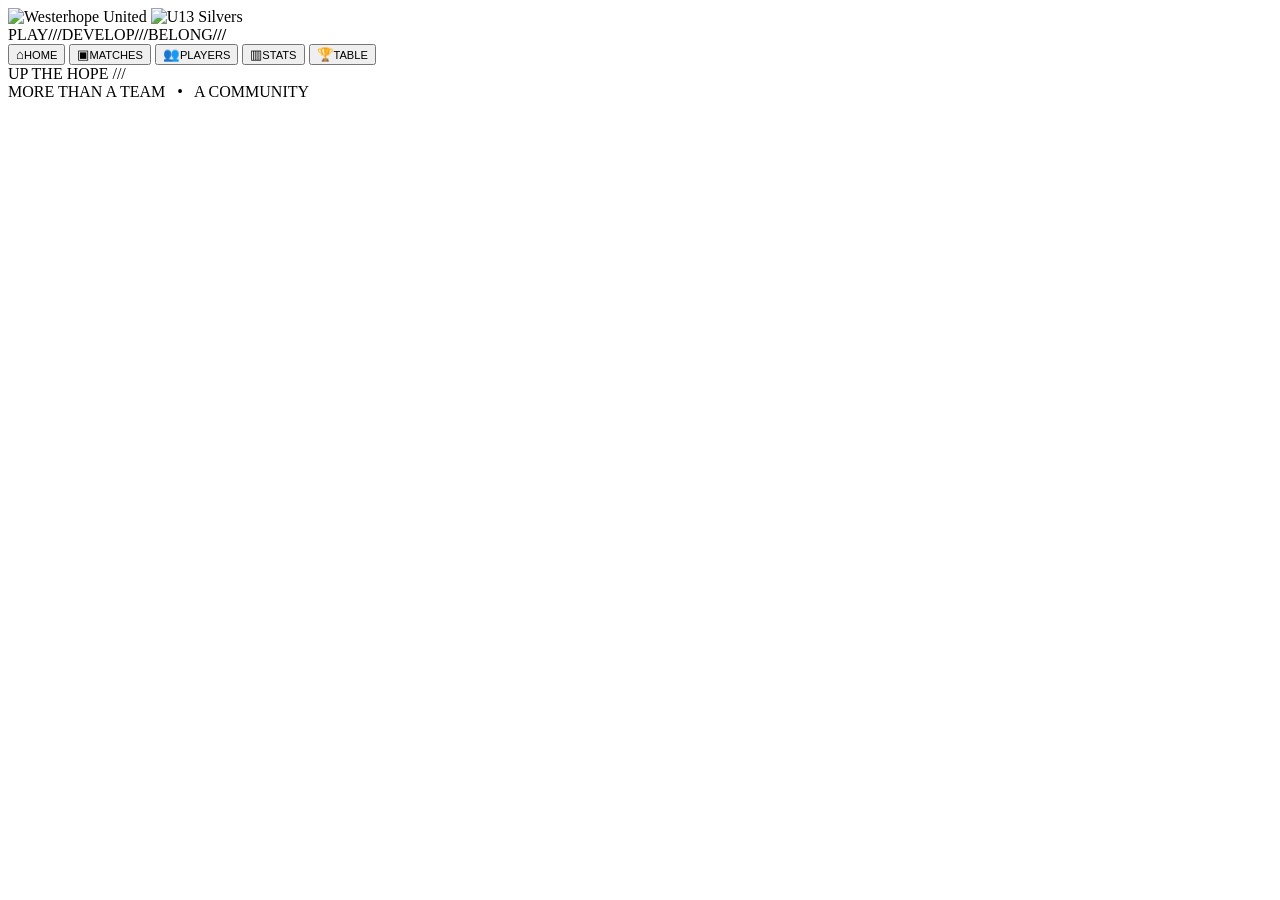
==== commit cc32175f: "Add files via upload" ====
--- a/assets/index.html
+++ b/assets/index.html
@@ -4,27 +4,70 @@
   <meta charset="utf-8">
   <meta name="viewport" content="width=device-width, initial-scale=1, viewport-fit=cover">
   <meta name="theme-color" content="#070707">
-  <title>Westerhope U13 Silvers</title>
+  <meta name="apple-mobile-web-app-capable" content="yes">
+  <meta name="apple-mobile-web-app-status-bar-style" content="black-translucent">
+  <meta name="apple-mobile-web-app-title" content="U13 Silvers">
+  <meta name="description" content="Westerhope United U13 Silvers 2026/27 season hub">
   <meta http-equiv="Cache-Control" content="no-cache, no-store, must-revalidate">
   <meta http-equiv="Pragma" content="no-cache">
   <meta http-equiv="Expires" content="0">
-  <script>
-    (function () {
-      try {
-        var target = new URL('../', window.location.href);
-        target.searchParams.set('app', '72');
-        target.hash = window.location.hash;
-        window.location.replace(target.href);
-      } catch (e) {
-        window.location.replace('../?app=74');
-      }
-    }());
-  </script>
+  <link rel="manifest" href="manifest.json?v=76">
+  <link rel="apple-touch-icon" sizes="180x180" href="assets/icons/apple-touch-icon.png?v=46">
+  <link rel="icon" type="image/png" sizes="192x192" href="assets/icons/icon-192.png?v=46">
+  <link rel="stylesheet" href="styles.css?v=46">
+  <title>Westerhope U13 Silvers</title>
+
+  <style>
+    .latest-hero-card,.latest-hero-placeholder{overflow:hidden;padding:0;position:relative}
+    .latest-hero-button{display:block;width:100%;padding:0;border:0;background:#0b0b0b;color:inherit;text-align:left;cursor:pointer;position:relative;overflow:hidden}
+    .latest-hero-button img{display:block;width:100%;height:clamp(220px,38vw,360px);object-fit:contain;object-position:center;background:#0b0b0b}
+    .latest-hero-overlay{position:absolute;inset:auto 0 0;padding:28px 24px 20px;background:linear-gradient(180deg,rgba(0,0,0,0),rgba(0,0,0,.9));color:#fff;display:flex;flex-direction:column;gap:4px}
+    .latest-hero-overlay .eyebrow{color:#ffd500;letter-spacing:.14em}
+    .latest-hero-overlay strong{font-size:1.25rem;letter-spacing:.02em}
+    .latest-hero-overlay small{opacity:.85}
+    .latest-hero-placeholder{min-height:170px;background:linear-gradient(135deg,#0b0b0b,#1c1c1c);display:flex;align-items:flex-end}
+    .latest-hero-placeholder .latest-hero-overlay{position:static;background:none}
+    @media (max-width:700px){.latest-hero-button img{height:clamp(200px,58vw,280px)}.latest-hero-overlay{padding:22px 18px 16px}.latest-hero-overlay strong{font-size:1.05rem}.latest-hero-placeholder{min-height:145px}}
+  
+.home-key-stats .mini-note{margin-bottom:14px}.home-leader-grid{display:grid;grid-template-columns:repeat(5,minmax(0,1fr));gap:12px}.home-leader-card{min-width:0;border:1px solid #343434;background:#0b0b0b;border-radius:14px;overflow:hidden}.home-leader-head{display:flex;align-items:center;gap:9px;padding:10px 11px;border-bottom:1px solid #272727}.home-leader-head>span{font-size:22px}.home-leader-head small{display:block;color:#777;font-size:8px;letter-spacing:1px}.home-leader-head b{display:block;font-size:9px;letter-spacing:.5px;margin-top:2px}.home-leader-card .leader-visual{height:175px}.home-team-stat{max-width:230px;margin-top:12px}.home-team-stat .metric{min-height:auto}@media(max-width:1100px){.home-leader-grid{grid-template-columns:repeat(3,minmax(0,1fr))}}@media(max-width:700px){.home-leader-grid{grid-template-columns:repeat(2,minmax(0,1fr));gap:9px}.home-leader-card .leader-visual{height:160px}.home-team-stat{max-width:none}}@media(max-width:390px){.home-leader-grid{grid-template-columns:1fr}.home-leader-card .leader-visual{height:205px}}
+
+.career-clubs-wrap{overflow:hidden}.career-clubs-grid{display:grid;gap:22px;margin-top:16px}.career-club-category{border-top:1px solid #2b2b2b;padding-top:15px}.career-category-title{display:flex;align-items:center;gap:10px;margin-bottom:12px}.career-category-title>span{font-size:28px}.career-category-title small{display:block;color:#777;font-size:8px;letter-spacing:1.3px}.career-category-title b{display:block;font-size:14px;letter-spacing:.7px}.career-club-stack{display:grid;gap:14px}.career-milestone-club{border:1px solid #303030;background:#0b0b0b;border-radius:14px;overflow:hidden}.career-milestone-head{display:flex;justify-content:space-between;align-items:center;padding:11px 13px;border-bottom:1px solid #282828;background:linear-gradient(180deg,#151515,#0d0d0d)}.career-milestone-head strong{font-size:11px;letter-spacing:.9px}.career-milestone-head small{display:block;color:#777;font-size:8px;margin-top:3px;letter-spacing:1px}.career-member-grid{display:grid;grid-template-columns:repeat(6,minmax(0,1fr));gap:8px;padding:10px}.career-member{min-width:0;border:1px solid #272727;border-radius:11px;overflow:hidden;background:#121212}.career-member.latest{border-color:#ffd500;box-shadow:0 0 0 1px rgba(255,213,0,.16)}.career-member-photo{position:relative;height:125px;background:#171717;overflow:hidden}.career-member-photo img{width:100%;height:100%;object-fit:cover;object-position:center top;display:block}.career-member-fallback{width:100%;height:100%;display:flex;align-items:center;justify-content:center;font-size:28px;font-weight:950;color:#888;background:linear-gradient(145deg,#202020,#080808)}.career-latest-badge{position:absolute;top:7px;left:7px;background:#ffd500;color:#060606;font-size:7px;font-weight:950;letter-spacing:1px;border-radius:999px;padding:4px 6px}.career-member-copy{padding:8px}.career-member-copy b{display:block;font-size:9px;line-height:1.2}.career-member-copy small{display:block;color:#999;font-size:7px;margin-top:4px;line-height:1.3}@media(max-width:1100px){.career-member-grid{grid-template-columns:repeat(4,minmax(0,1fr))}}@media(max-width:700px){.career-clubs-grid{gap:18px}.career-member-grid{grid-template-columns:repeat(3,minmax(0,1fr));gap:7px;padding:8px}.career-member-photo{height:115px}.career-member-copy{padding:7px}.career-member-copy b{font-size:8px}.career-milestone-head strong{font-size:10px}}@media(max-width:390px){.career-member-grid{grid-template-columns:repeat(2,minmax(0,1fr))}.career-member-photo{height:135px}}
+</style>
+
+<style>
+.league-form-card .section-head{margin-bottom:12px}.league-chart-wrap{width:100%;overflow-x:auto;background:linear-gradient(180deg,rgba(255,255,255,.02),rgba(255,255,255,.00));border-radius:16px;padding:6px 0}.league-chart-wrap svg{display:block;width:100%;min-width:740px;height:auto}.league-team-crest-end{cursor:pointer}.form-groups{display:grid;gap:12px;margin-top:16px}.form-group{border:1px solid rgba(255,255,255,.10);border-radius:14px;padding:12px;background:rgba(255,255,255,.025)}.form-group-head{display:flex;align-items:baseline;justify-content:space-between;gap:8px;margin-bottom:10px}.form-group-head b{font-size:.95rem;color:#ffd500}.form-group-head span{font-size:.68rem;color:rgba(255,255,255,.45);text-transform:uppercase;letter-spacing:.08em}.form-group-teams{display:flex;flex-wrap:wrap;gap:9px}.form-team-pill{appearance:none;border:1px solid rgba(255,255,255,.09);border-radius:12px;padding:8px 10px;background:rgba(0,0,0,.18);color:#fff;display:flex;align-items:center;gap:8px;cursor:pointer;text-align:left;min-width:180px}.form-team-pill:hover,.form-team-pill.active{border-color:rgba(255,213,0,.55);box-shadow:0 0 0 1px rgba(255,213,0,.10) inset}.form-team-pill.our-team{border-color:rgba(255,213,0,.45)}.form-pill-crest{display:inline-flex;align-items:center;justify-content:center}.form-team-pill .table-crest{width:28px;height:28px;object-fit:contain}.form-pill-name{font-weight:700;font-size:.76rem;flex:1}.form-pill-meta{font-size:.62rem;color:rgba(255,255,255,.52);white-space:nowrap}@media (max-width:900px){.form-team-pill{min-width:0;flex:1 1 calc(50% - 8px)}.league-chart-wrap svg{min-width:720px}}@media (max-width:600px){.form-team-pill{flex-basis:100%}.league-chart-wrap{margin-left:-4px;margin-right:-4px}}
+</style>
+
+<style>
+.season-leader-grid{display:grid;grid-template-columns:repeat(5,minmax(0,1fr));gap:12px;margin-top:14px}.season-leader-card{min-width:0;border:1px solid #343434;background:#0b0b0b;border-radius:14px;overflow:hidden}.season-leader-head{display:flex;align-items:center;gap:9px;padding:11px 12px;border-bottom:1px solid #272727}.season-leader-head>span{font-size:24px}.season-leader-head small{display:block;color:#777;font-size:8px;letter-spacing:1px}.season-leader-head b{display:block;font-size:10px;letter-spacing:.6px;margin-top:2px}.leader-visual{height:190px;position:relative;background:#111;overflow:hidden}.leader-visual img{width:100%;height:100%;object-fit:cover;object-position:center top;display:block}.leader-visual.split{display:grid;grid-template-columns:1fr 1fr}.leader-half{position:relative;min-width:0;overflow:hidden}.leader-half:first-child{border-right:1px solid rgba(255,255,255,.18)}.leader-half span{position:absolute;top:7px;left:7px;background:rgba(0,0,0,.72);border-radius:999px;padding:4px 7px;font-size:8px;font-weight:900}.leader-overlay{position:absolute;left:0;right:0;bottom:0;padding:34px 11px 10px;background:linear-gradient(180deg,transparent,rgba(0,0,0,.94));display:grid;gap:2px}.leader-overlay small,.leader-names small{color:#ffd500;font-size:8px;letter-spacing:1px}.leader-overlay b,.leader-names b{font-size:12px}.leader-overlay strong,.leader-names strong{font-size:20px;color:#fff}.leader-overlay.shared{text-align:center}.leader-visual.many,.leader-visual.empty{display:flex;align-items:center;justify-content:center;padding:18px;box-sizing:border-box}.leader-names{text-align:center;display:grid;gap:8px}.leader-photo-fallback{width:100%;height:100%;display:flex;align-items:center;justify-content:center;font-size:42px;font-weight:950;color:#aaa;background:linear-gradient(145deg,#202020,#090909)}.season-rank-list{padding:4px 10px 8px}.season-rank-list>div{display:grid;grid-template-columns:24px 1fr 28px;gap:6px;align-items:center;padding:7px 0;border-bottom:1px solid #222;font-size:9px}.season-rank-list>div:last-child{border-bottom:0}.season-rank-list span{color:#777}.season-rank-list strong{text-align:right;color:#ffd500;font-size:12px}.leader-empty-row{display:block!important;color:#777;text-align:center;padding:12px!important}@media(max-width:1100px){.season-leader-grid{grid-template-columns:repeat(3,minmax(0,1fr))}}@media(max-width:700px){.season-leader-grid{grid-template-columns:repeat(2,minmax(0,1fr));gap:9px}.leader-visual{height:165px}.season-leader-head{padding:9px}.season-leader-head>span{font-size:20px}.season-leader-head b{font-size:9px}}@media(max-width:390px){.season-leader-grid{grid-template-columns:1fr}.leader-visual{height:210px}}
+</style>
+
 </head>
-<body style="margin:0;background:#070707;color:#fff;font-family:system-ui,-apple-system,sans-serif;display:grid;min-height:100vh;place-items:center;text-align:center;padding:24px;box-sizing:border-box">
-  <div>
-    <strong>Loading the latest Silvers app…</strong>
-    <p><a href="../?app=74" style="color:#ffd500">Open the current site</a></p>
+<body>
+  <div class="app-shell">
+    <header class="topbar">
+      <img class="club-header" src="assets/westerhope-header.png?v=21" alt="Westerhope United">
+      <img class="team-header" src="assets/u13-silvers-header.png?v=21" alt="U13 Silvers">
+      <div class="tagline"><span>PLAY</span><b>///</b><span>DEVELOP</span><b>///</b><span>BELONG</span><b>///</b></div>
+    </header>
+
+    <nav class="tabs" aria-label="Primary">
+      <button class="tab active" data-view="home"><span>⌂</span><small>HOME</small></button>
+      <button class="tab" data-view="matches"><span>▣</span><small>MATCHES</small></button>
+      <button class="tab" data-view="players"><span>👥</span><small>PLAYERS</small></button>
+      <button class="tab" data-view="stats"><span>▥</span><small>STATS</small></button>
+      <button class="tab" data-view="table"><span>🏆</span><small>TABLE</small></button>
+    </nav>
+
+    <main id="app" class="content"></main>
+
+    <footer class="footer">
+      <div class="footer-mark">UP THE <span>HOPE</span> ///</div>
+      <div class="footer-sub">MORE THAN A TEAM &nbsp; • &nbsp; A COMMUNITY</div>
+    </footer>
   </div>
+  <script src="data.js?v=76"></script>
+  <script src="app.js?v=80"></script>
+
 </body>
 </html>
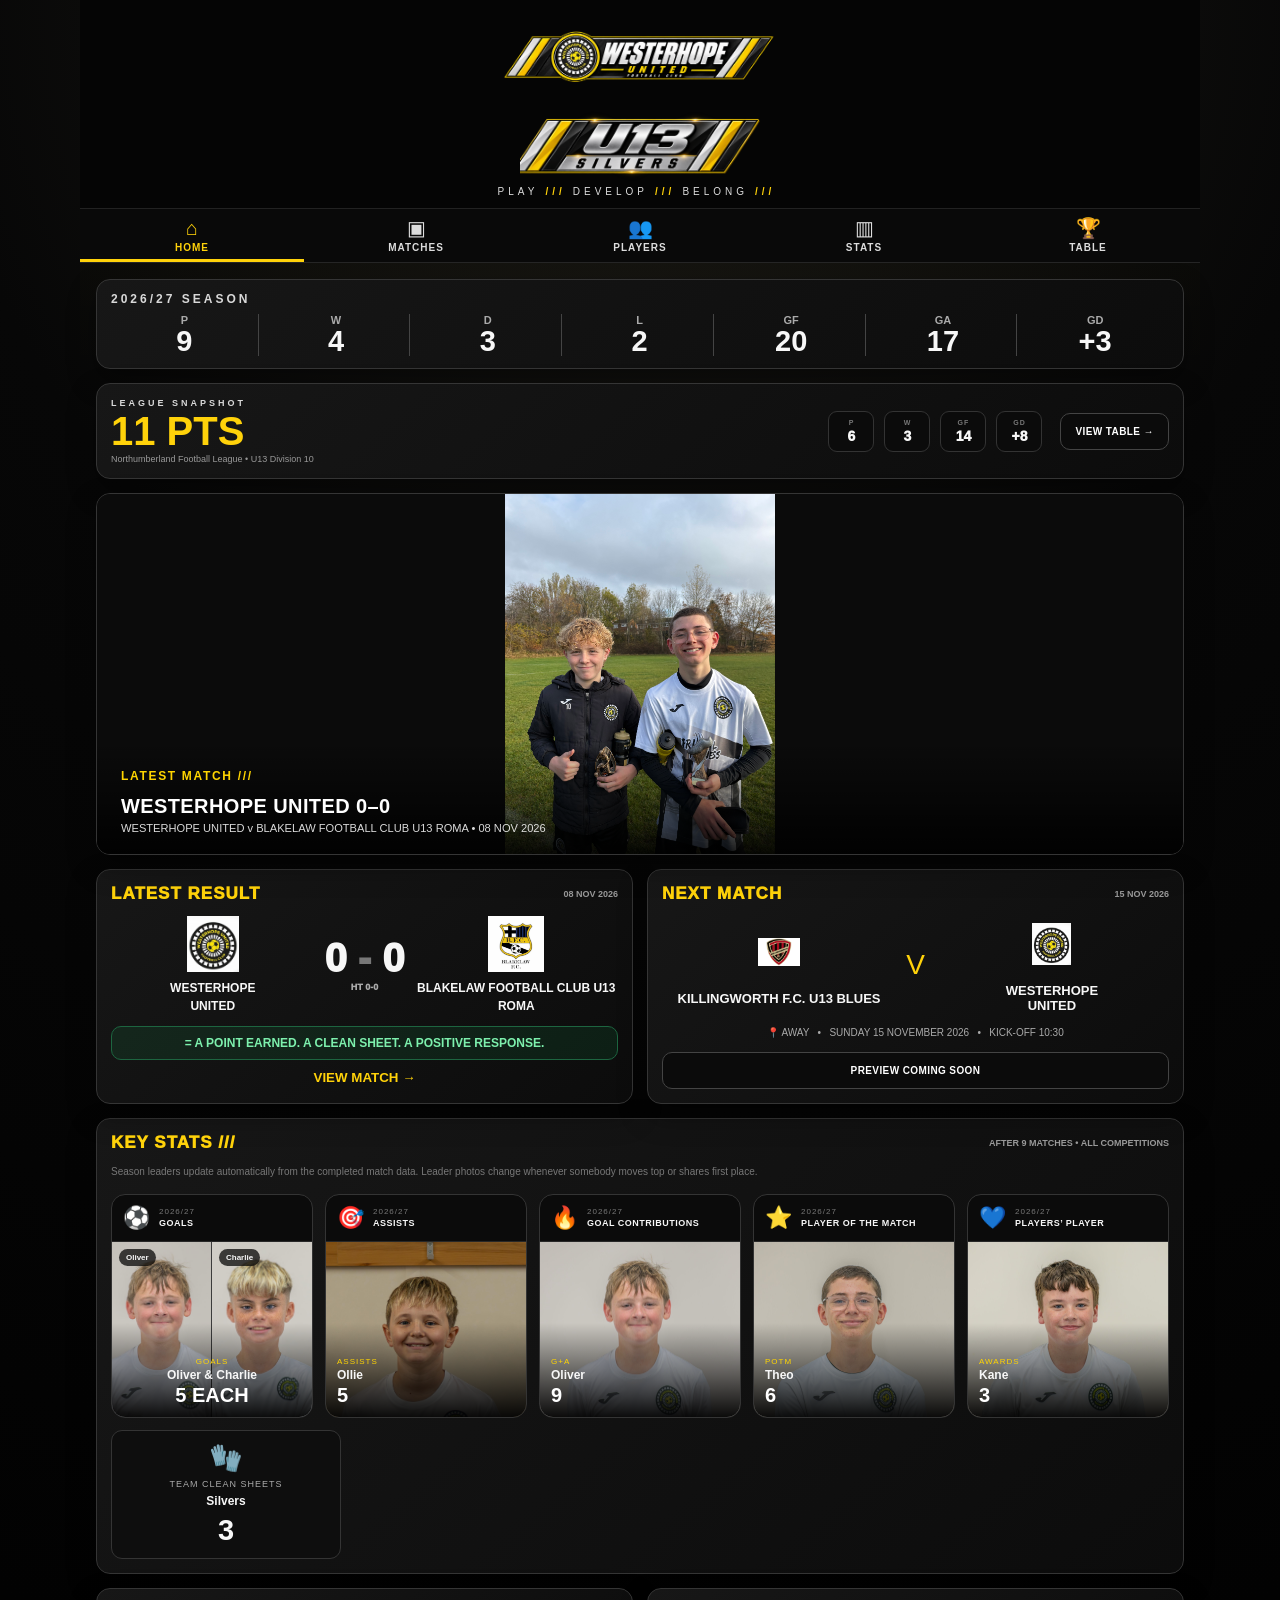
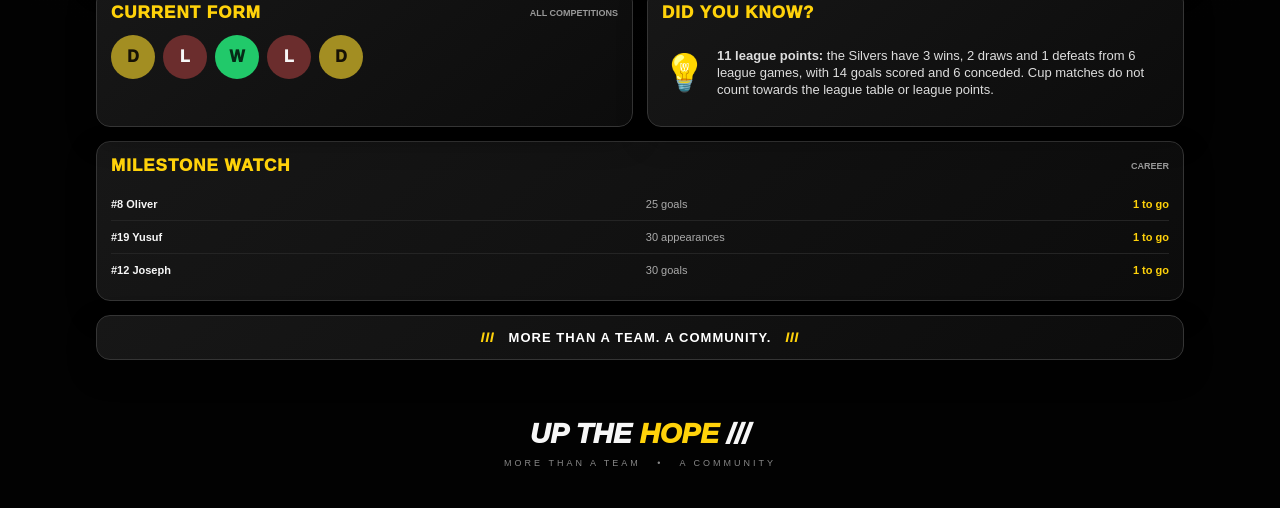
==== commit 868413cf: "Add files via upload" ====
--- a/assets/index.html
+++ b/assets/index.html
@@ -4,70 +4,27 @@
   <meta charset="utf-8">
   <meta name="viewport" content="width=device-width, initial-scale=1, viewport-fit=cover">
   <meta name="theme-color" content="#070707">
-  <meta name="apple-mobile-web-app-capable" content="yes">
-  <meta name="apple-mobile-web-app-status-bar-style" content="black-translucent">
-  <meta name="apple-mobile-web-app-title" content="U13 Silvers">
-  <meta name="description" content="Westerhope United U13 Silvers 2026/27 season hub">
+  <title>Westerhope U13 Silvers</title>
   <meta http-equiv="Cache-Control" content="no-cache, no-store, must-revalidate">
   <meta http-equiv="Pragma" content="no-cache">
   <meta http-equiv="Expires" content="0">
-  <link rel="manifest" href="manifest.json?v=76">
-  <link rel="apple-touch-icon" sizes="180x180" href="assets/icons/apple-touch-icon.png?v=46">
-  <link rel="icon" type="image/png" sizes="192x192" href="assets/icons/icon-192.png?v=46">
-  <link rel="stylesheet" href="styles.css?v=46">
-  <title>Westerhope U13 Silvers</title>
-
-  <style>
-    .latest-hero-card,.latest-hero-placeholder{overflow:hidden;padding:0;position:relative}
-    .latest-hero-button{display:block;width:100%;padding:0;border:0;background:#0b0b0b;color:inherit;text-align:left;cursor:pointer;position:relative;overflow:hidden}
-    .latest-hero-button img{display:block;width:100%;height:clamp(220px,38vw,360px);object-fit:contain;object-position:center;background:#0b0b0b}
-    .latest-hero-overlay{position:absolute;inset:auto 0 0;padding:28px 24px 20px;background:linear-gradient(180deg,rgba(0,0,0,0),rgba(0,0,0,.9));color:#fff;display:flex;flex-direction:column;gap:4px}
-    .latest-hero-overlay .eyebrow{color:#ffd500;letter-spacing:.14em}
-    .latest-hero-overlay strong{font-size:1.25rem;letter-spacing:.02em}
-    .latest-hero-overlay small{opacity:.85}
-    .latest-hero-placeholder{min-height:170px;background:linear-gradient(135deg,#0b0b0b,#1c1c1c);display:flex;align-items:flex-end}
-    .latest-hero-placeholder .latest-hero-overlay{position:static;background:none}
-    @media (max-width:700px){.latest-hero-button img{height:clamp(200px,58vw,280px)}.latest-hero-overlay{padding:22px 18px 16px}.latest-hero-overlay strong{font-size:1.05rem}.latest-hero-placeholder{min-height:145px}}
-  
-.home-key-stats .mini-note{margin-bottom:14px}.home-leader-grid{display:grid;grid-template-columns:repeat(5,minmax(0,1fr));gap:12px}.home-leader-card{min-width:0;border:1px solid #343434;background:#0b0b0b;border-radius:14px;overflow:hidden}.home-leader-head{display:flex;align-items:center;gap:9px;padding:10px 11px;border-bottom:1px solid #272727}.home-leader-head>span{font-size:22px}.home-leader-head small{display:block;color:#777;font-size:8px;letter-spacing:1px}.home-leader-head b{display:block;font-size:9px;letter-spacing:.5px;margin-top:2px}.home-leader-card .leader-visual{height:175px}.home-team-stat{max-width:230px;margin-top:12px}.home-team-stat .metric{min-height:auto}@media(max-width:1100px){.home-leader-grid{grid-template-columns:repeat(3,minmax(0,1fr))}}@media(max-width:700px){.home-leader-grid{grid-template-columns:repeat(2,minmax(0,1fr));gap:9px}.home-leader-card .leader-visual{height:160px}.home-team-stat{max-width:none}}@media(max-width:390px){.home-leader-grid{grid-template-columns:1fr}.home-leader-card .leader-visual{height:205px}}
-
-.career-clubs-wrap{overflow:hidden}.career-clubs-grid{display:grid;gap:22px;margin-top:16px}.career-club-category{border-top:1px solid #2b2b2b;padding-top:15px}.career-category-title{display:flex;align-items:center;gap:10px;margin-bottom:12px}.career-category-title>span{font-size:28px}.career-category-title small{display:block;color:#777;font-size:8px;letter-spacing:1.3px}.career-category-title b{display:block;font-size:14px;letter-spacing:.7px}.career-club-stack{display:grid;gap:14px}.career-milestone-club{border:1px solid #303030;background:#0b0b0b;border-radius:14px;overflow:hidden}.career-milestone-head{display:flex;justify-content:space-between;align-items:center;padding:11px 13px;border-bottom:1px solid #282828;background:linear-gradient(180deg,#151515,#0d0d0d)}.career-milestone-head strong{font-size:11px;letter-spacing:.9px}.career-milestone-head small{display:block;color:#777;font-size:8px;margin-top:3px;letter-spacing:1px}.career-member-grid{display:grid;grid-template-columns:repeat(6,minmax(0,1fr));gap:8px;padding:10px}.career-member{min-width:0;border:1px solid #272727;border-radius:11px;overflow:hidden;background:#121212}.career-member.latest{border-color:#ffd500;box-shadow:0 0 0 1px rgba(255,213,0,.16)}.career-member-photo{position:relative;height:125px;background:#171717;overflow:hidden}.career-member-photo img{width:100%;height:100%;object-fit:cover;object-position:center top;display:block}.career-member-fallback{width:100%;height:100%;display:flex;align-items:center;justify-content:center;font-size:28px;font-weight:950;color:#888;background:linear-gradient(145deg,#202020,#080808)}.career-latest-badge{position:absolute;top:7px;left:7px;background:#ffd500;color:#060606;font-size:7px;font-weight:950;letter-spacing:1px;border-radius:999px;padding:4px 6px}.career-member-copy{padding:8px}.career-member-copy b{display:block;font-size:9px;line-height:1.2}.career-member-copy small{display:block;color:#999;font-size:7px;margin-top:4px;line-height:1.3}@media(max-width:1100px){.career-member-grid{grid-template-columns:repeat(4,minmax(0,1fr))}}@media(max-width:700px){.career-clubs-grid{gap:18px}.career-member-grid{grid-template-columns:repeat(3,minmax(0,1fr));gap:7px;padding:8px}.career-member-photo{height:115px}.career-member-copy{padding:7px}.career-member-copy b{font-size:8px}.career-milestone-head strong{font-size:10px}}@media(max-width:390px){.career-member-grid{grid-template-columns:repeat(2,minmax(0,1fr))}.career-member-photo{height:135px}}
-</style>
-
-<style>
-.league-form-card .section-head{margin-bottom:12px}.league-chart-wrap{width:100%;overflow-x:auto;background:linear-gradient(180deg,rgba(255,255,255,.02),rgba(255,255,255,.00));border-radius:16px;padding:6px 0}.league-chart-wrap svg{display:block;width:100%;min-width:740px;height:auto}.league-team-crest-end{cursor:pointer}.form-groups{display:grid;gap:12px;margin-top:16px}.form-group{border:1px solid rgba(255,255,255,.10);border-radius:14px;padding:12px;background:rgba(255,255,255,.025)}.form-group-head{display:flex;align-items:baseline;justify-content:space-between;gap:8px;margin-bottom:10px}.form-group-head b{font-size:.95rem;color:#ffd500}.form-group-head span{font-size:.68rem;color:rgba(255,255,255,.45);text-transform:uppercase;letter-spacing:.08em}.form-group-teams{display:flex;flex-wrap:wrap;gap:9px}.form-team-pill{appearance:none;border:1px solid rgba(255,255,255,.09);border-radius:12px;padding:8px 10px;background:rgba(0,0,0,.18);color:#fff;display:flex;align-items:center;gap:8px;cursor:pointer;text-align:left;min-width:180px}.form-team-pill:hover,.form-team-pill.active{border-color:rgba(255,213,0,.55);box-shadow:0 0 0 1px rgba(255,213,0,.10) inset}.form-team-pill.our-team{border-color:rgba(255,213,0,.45)}.form-pill-crest{display:inline-flex;align-items:center;justify-content:center}.form-team-pill .table-crest{width:28px;height:28px;object-fit:contain}.form-pill-name{font-weight:700;font-size:.76rem;flex:1}.form-pill-meta{font-size:.62rem;color:rgba(255,255,255,.52);white-space:nowrap}@media (max-width:900px){.form-team-pill{min-width:0;flex:1 1 calc(50% - 8px)}.league-chart-wrap svg{min-width:720px}}@media (max-width:600px){.form-team-pill{flex-basis:100%}.league-chart-wrap{margin-left:-4px;margin-right:-4px}}
-</style>
-
-<style>
-.season-leader-grid{display:grid;grid-template-columns:repeat(5,minmax(0,1fr));gap:12px;margin-top:14px}.season-leader-card{min-width:0;border:1px solid #343434;background:#0b0b0b;border-radius:14px;overflow:hidden}.season-leader-head{display:flex;align-items:center;gap:9px;padding:11px 12px;border-bottom:1px solid #272727}.season-leader-head>span{font-size:24px}.season-leader-head small{display:block;color:#777;font-size:8px;letter-spacing:1px}.season-leader-head b{display:block;font-size:10px;letter-spacing:.6px;margin-top:2px}.leader-visual{height:190px;position:relative;background:#111;overflow:hidden}.leader-visual img{width:100%;height:100%;object-fit:cover;object-position:center top;display:block}.leader-visual.split{display:grid;grid-template-columns:1fr 1fr}.leader-half{position:relative;min-width:0;overflow:hidden}.leader-half:first-child{border-right:1px solid rgba(255,255,255,.18)}.leader-half span{position:absolute;top:7px;left:7px;background:rgba(0,0,0,.72);border-radius:999px;padding:4px 7px;font-size:8px;font-weight:900}.leader-overlay{position:absolute;left:0;right:0;bottom:0;padding:34px 11px 10px;background:linear-gradient(180deg,transparent,rgba(0,0,0,.94));display:grid;gap:2px}.leader-overlay small,.leader-names small{color:#ffd500;font-size:8px;letter-spacing:1px}.leader-overlay b,.leader-names b{font-size:12px}.leader-overlay strong,.leader-names strong{font-size:20px;color:#fff}.leader-overlay.shared{text-align:center}.leader-visual.many,.leader-visual.empty{display:flex;align-items:center;justify-content:center;padding:18px;box-sizing:border-box}.leader-names{text-align:center;display:grid;gap:8px}.leader-photo-fallback{width:100%;height:100%;display:flex;align-items:center;justify-content:center;font-size:42px;font-weight:950;color:#aaa;background:linear-gradient(145deg,#202020,#090909)}.season-rank-list{padding:4px 10px 8px}.season-rank-list>div{display:grid;grid-template-columns:24px 1fr 28px;gap:6px;align-items:center;padding:7px 0;border-bottom:1px solid #222;font-size:9px}.season-rank-list>div:last-child{border-bottom:0}.season-rank-list span{color:#777}.season-rank-list strong{text-align:right;color:#ffd500;font-size:12px}.leader-empty-row{display:block!important;color:#777;text-align:center;padding:12px!important}@media(max-width:1100px){.season-leader-grid{grid-template-columns:repeat(3,minmax(0,1fr))}}@media(max-width:700px){.season-leader-grid{grid-template-columns:repeat(2,minmax(0,1fr));gap:9px}.leader-visual{height:165px}.season-leader-head{padding:9px}.season-leader-head>span{font-size:20px}.season-leader-head b{font-size:9px}}@media(max-width:390px){.season-leader-grid{grid-template-columns:1fr}.leader-visual{height:210px}}
-</style>
-
+  <script>
+    (function () {
+      try {
+        var target = new URL('../', window.location.href);
+        target.searchParams.set('app', '72');
+        target.hash = window.location.hash;
+        window.location.replace(target.href);
+      } catch (e) {
+        window.location.replace('../?app=74');
+      }
+    }());
+  </script>
 </head>
-<body>
-  <div class="app-shell">
-    <header class="topbar">
-      <img class="club-header" src="assets/westerhope-header.png?v=21" alt="Westerhope United">
-      <img class="team-header" src="assets/u13-silvers-header.png?v=21" alt="U13 Silvers">
-      <div class="tagline"><span>PLAY</span><b>///</b><span>DEVELOP</span><b>///</b><span>BELONG</span><b>///</b></div>
-    </header>
-
-    <nav class="tabs" aria-label="Primary">
-      <button class="tab active" data-view="home"><span>⌂</span><small>HOME</small></button>
-      <button class="tab" data-view="matches"><span>▣</span><small>MATCHES</small></button>
-      <button class="tab" data-view="players"><span>👥</span><small>PLAYERS</small></button>
-      <button class="tab" data-view="stats"><span>▥</span><small>STATS</small></button>
-      <button class="tab" data-view="table"><span>🏆</span><small>TABLE</small></button>
-    </nav>
-
-    <main id="app" class="content"></main>
-
-    <footer class="footer">
-      <div class="footer-mark">UP THE <span>HOPE</span> ///</div>
-      <div class="footer-sub">MORE THAN A TEAM &nbsp; • &nbsp; A COMMUNITY</div>
-    </footer>
+<body style="margin:0;background:#070707;color:#fff;font-family:system-ui,-apple-system,sans-serif;display:grid;min-height:100vh;place-items:center;text-align:center;padding:24px;box-sizing:border-box">
+  <div>
+    <strong>Loading the latest Silvers app…</strong>
+    <p><a href="../?app=74" style="color:#ffd500">Open the current site</a></p>
   </div>
-  <script src="data.js?v=76"></script>
-  <script src="app.js?v=80"></script>
-
 </body>
 </html>
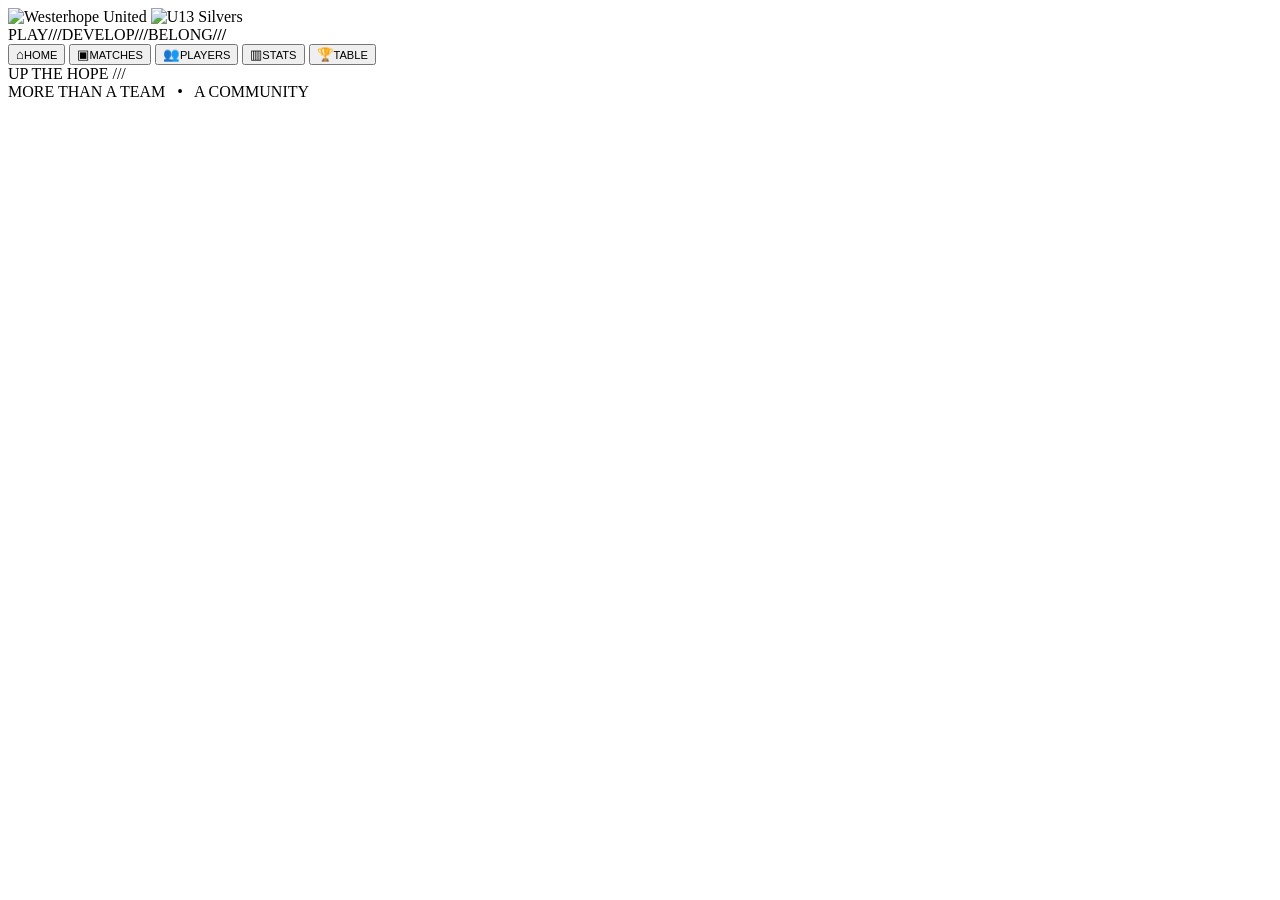
==== commit 1f786324: "Add files via upload" ====
--- a/assets/index.html
+++ b/assets/index.html
@@ -4,27 +4,70 @@
   <meta charset="utf-8">
   <meta name="viewport" content="width=device-width, initial-scale=1, viewport-fit=cover">
   <meta name="theme-color" content="#070707">
-  <title>Westerhope U13 Silvers</title>
+  <meta name="apple-mobile-web-app-capable" content="yes">
+  <meta name="apple-mobile-web-app-status-bar-style" content="black-translucent">
+  <meta name="apple-mobile-web-app-title" content="U13 Silvers">
+  <meta name="description" content="Westerhope United U13 Silvers 2026/27 season hub">
   <meta http-equiv="Cache-Control" content="no-cache, no-store, must-revalidate">
   <meta http-equiv="Pragma" content="no-cache">
   <meta http-equiv="Expires" content="0">
-  <script>
-    (function () {
-      try {
-        var target = new URL('../', window.location.href);
-        target.searchParams.set('app', '72');
-        target.hash = window.location.hash;
-        window.location.replace(target.href);
-      } catch (e) {
-        window.location.replace('../?app=74');
-      }
-    }());
-  </script>
+  <link rel="manifest" href="manifest.json?v=76">
+  <link rel="apple-touch-icon" sizes="180x180" href="assets/icons/apple-touch-icon.png?v=46">
+  <link rel="icon" type="image/png" sizes="192x192" href="assets/icons/icon-192.png?v=46">
+  <link rel="stylesheet" href="styles.css?v=46">
+  <title>Westerhope U13 Silvers</title>
+
+  <style>
+    .latest-hero-card,.latest-hero-placeholder{overflow:hidden;padding:0;position:relative}
+    .latest-hero-button{display:block;width:100%;padding:0;border:0;background:#0b0b0b;color:inherit;text-align:left;cursor:pointer;position:relative;overflow:hidden}
+    .latest-hero-button img{display:block;width:100%;height:clamp(220px,38vw,360px);object-fit:contain;object-position:center;background:#0b0b0b}
+    .latest-hero-overlay{position:absolute;inset:auto 0 0;padding:28px 24px 20px;background:linear-gradient(180deg,rgba(0,0,0,0),rgba(0,0,0,.9));color:#fff;display:flex;flex-direction:column;gap:4px}
+    .latest-hero-overlay .eyebrow{color:#ffd500;letter-spacing:.14em}
+    .latest-hero-overlay strong{font-size:1.25rem;letter-spacing:.02em}
+    .latest-hero-overlay small{opacity:.85}
+    .latest-hero-placeholder{min-height:170px;background:linear-gradient(135deg,#0b0b0b,#1c1c1c);display:flex;align-items:flex-end}
+    .latest-hero-placeholder .latest-hero-overlay{position:static;background:none}
+    @media (max-width:700px){.latest-hero-button img{height:clamp(200px,58vw,280px)}.latest-hero-overlay{padding:22px 18px 16px}.latest-hero-overlay strong{font-size:1.05rem}.latest-hero-placeholder{min-height:145px}}
+  
+.home-key-stats .mini-note{margin-bottom:14px}.home-leader-grid{display:grid;grid-template-columns:repeat(5,minmax(0,1fr));gap:12px}.home-leader-card{min-width:0;border:1px solid #343434;background:#0b0b0b;border-radius:14px;overflow:hidden}.home-leader-head{display:flex;align-items:center;gap:9px;padding:10px 11px;border-bottom:1px solid #272727}.home-leader-head>span{font-size:22px}.home-leader-head small{display:block;color:#777;font-size:8px;letter-spacing:1px}.home-leader-head b{display:block;font-size:9px;letter-spacing:.5px;margin-top:2px}.home-leader-card .leader-visual{height:175px}.home-team-stat{max-width:230px;margin-top:12px}.home-team-stat .metric{min-height:auto}@media(max-width:1100px){.home-leader-grid{grid-template-columns:repeat(3,minmax(0,1fr))}}@media(max-width:700px){.home-leader-grid{grid-template-columns:repeat(2,minmax(0,1fr));gap:9px}.home-leader-card .leader-visual{height:160px}.home-team-stat{max-width:none}}@media(max-width:390px){.home-leader-grid{grid-template-columns:1fr}.home-leader-card .leader-visual{height:205px}}
+
+.career-clubs-wrap{overflow:hidden}.career-clubs-grid{display:grid;gap:22px;margin-top:16px}.career-club-category{border-top:1px solid #2b2b2b;padding-top:15px}.career-category-title{display:flex;align-items:center;gap:10px;margin-bottom:12px}.career-category-title>span{font-size:28px}.career-category-title small{display:block;color:#777;font-size:8px;letter-spacing:1.3px}.career-category-title b{display:block;font-size:14px;letter-spacing:.7px}.career-club-stack{display:grid;gap:14px}.career-milestone-club{border:1px solid #303030;background:#0b0b0b;border-radius:14px;overflow:hidden}.career-milestone-head{display:flex;justify-content:space-between;align-items:center;padding:11px 13px;border-bottom:1px solid #282828;background:linear-gradient(180deg,#151515,#0d0d0d)}.career-milestone-head strong{font-size:11px;letter-spacing:.9px}.career-milestone-head small{display:block;color:#777;font-size:8px;margin-top:3px;letter-spacing:1px}.career-member-grid{display:grid;grid-template-columns:repeat(6,minmax(0,1fr));gap:8px;padding:10px}.career-member{min-width:0;border:1px solid #272727;border-radius:11px;overflow:hidden;background:#121212}.career-member.latest{border-color:#ffd500;box-shadow:0 0 0 1px rgba(255,213,0,.16)}.career-member-photo{position:relative;height:125px;background:#171717;overflow:hidden}.career-member-photo img{width:100%;height:100%;object-fit:cover;object-position:center top;display:block}.career-member-fallback{width:100%;height:100%;display:flex;align-items:center;justify-content:center;font-size:28px;font-weight:950;color:#888;background:linear-gradient(145deg,#202020,#080808)}.career-latest-badge{position:absolute;top:7px;left:7px;background:#ffd500;color:#060606;font-size:7px;font-weight:950;letter-spacing:1px;border-radius:999px;padding:4px 6px}.career-member-copy{padding:8px}.career-member-copy b{display:block;font-size:9px;line-height:1.2}.career-member-copy small{display:block;color:#999;font-size:7px;margin-top:4px;line-height:1.3}@media(max-width:1100px){.career-member-grid{grid-template-columns:repeat(4,minmax(0,1fr))}}@media(max-width:700px){.career-clubs-grid{gap:18px}.career-member-grid{grid-template-columns:repeat(3,minmax(0,1fr));gap:7px;padding:8px}.career-member-photo{height:115px}.career-member-copy{padding:7px}.career-member-copy b{font-size:8px}.career-milestone-head strong{font-size:10px}}@media(max-width:390px){.career-member-grid{grid-template-columns:repeat(2,minmax(0,1fr))}.career-member-photo{height:135px}}
+</style>
+
+<style>
+.league-form-card .section-head{margin-bottom:12px}.league-chart-wrap{width:100%;overflow-x:auto;background:linear-gradient(180deg,rgba(255,255,255,.02),rgba(255,255,255,.00));border-radius:16px;padding:6px 0}.league-chart-wrap svg{display:block;width:100%;min-width:740px;height:auto}.league-team-crest-end{cursor:pointer}.form-groups{display:grid;gap:12px;margin-top:16px}.form-group{border:1px solid rgba(255,255,255,.10);border-radius:14px;padding:12px;background:rgba(255,255,255,.025)}.form-group-head{display:flex;align-items:baseline;justify-content:space-between;gap:8px;margin-bottom:10px}.form-group-head b{font-size:.95rem;color:#ffd500}.form-group-head span{font-size:.68rem;color:rgba(255,255,255,.45);text-transform:uppercase;letter-spacing:.08em}.form-group-teams{display:flex;flex-wrap:wrap;gap:9px}.form-team-pill{appearance:none;border:1px solid rgba(255,255,255,.09);border-radius:12px;padding:8px 10px;background:rgba(0,0,0,.18);color:#fff;display:flex;align-items:center;gap:8px;cursor:pointer;text-align:left;min-width:180px}.form-team-pill:hover,.form-team-pill.active{border-color:rgba(255,213,0,.55);box-shadow:0 0 0 1px rgba(255,213,0,.10) inset}.form-team-pill.our-team{border-color:rgba(255,213,0,.45)}.form-pill-crest{display:inline-flex;align-items:center;justify-content:center}.form-team-pill .table-crest{width:28px;height:28px;object-fit:contain}.form-pill-name{font-weight:700;font-size:.76rem;flex:1}.form-pill-meta{font-size:.62rem;color:rgba(255,255,255,.52);white-space:nowrap}@media (max-width:900px){.form-team-pill{min-width:0;flex:1 1 calc(50% - 8px)}.league-chart-wrap svg{min-width:720px}}@media (max-width:600px){.form-team-pill{flex-basis:100%}.league-chart-wrap{margin-left:-4px;margin-right:-4px}}
+</style>
+
+<style>
+.season-leader-grid{display:grid;grid-template-columns:repeat(5,minmax(0,1fr));gap:12px;margin-top:14px}.season-leader-card{min-width:0;border:1px solid #343434;background:#0b0b0b;border-radius:14px;overflow:hidden}.season-leader-head{display:flex;align-items:center;gap:9px;padding:11px 12px;border-bottom:1px solid #272727}.season-leader-head>span{font-size:24px}.season-leader-head small{display:block;color:#777;font-size:8px;letter-spacing:1px}.season-leader-head b{display:block;font-size:10px;letter-spacing:.6px;margin-top:2px}.leader-visual{height:190px;position:relative;background:#111;overflow:hidden}.leader-visual img{width:100%;height:100%;object-fit:cover;object-position:center top;display:block}.leader-visual.split{display:grid;grid-template-columns:1fr 1fr}.leader-half{position:relative;min-width:0;overflow:hidden}.leader-half:first-child{border-right:1px solid rgba(255,255,255,.18)}.leader-half span{position:absolute;top:7px;left:7px;background:rgba(0,0,0,.72);border-radius:999px;padding:4px 7px;font-size:8px;font-weight:900}.leader-overlay{position:absolute;left:0;right:0;bottom:0;padding:34px 11px 10px;background:linear-gradient(180deg,transparent,rgba(0,0,0,.94));display:grid;gap:2px}.leader-overlay small,.leader-names small{color:#ffd500;font-size:8px;letter-spacing:1px}.leader-overlay b,.leader-names b{font-size:12px}.leader-overlay strong,.leader-names strong{font-size:20px;color:#fff}.leader-overlay.shared{text-align:center}.leader-visual.many,.leader-visual.empty{display:flex;align-items:center;justify-content:center;padding:18px;box-sizing:border-box}.leader-names{text-align:center;display:grid;gap:8px}.leader-photo-fallback{width:100%;height:100%;display:flex;align-items:center;justify-content:center;font-size:42px;font-weight:950;color:#aaa;background:linear-gradient(145deg,#202020,#090909)}.season-rank-list{padding:4px 10px 8px}.season-rank-list>div{display:grid;grid-template-columns:24px 1fr 28px;gap:6px;align-items:center;padding:7px 0;border-bottom:1px solid #222;font-size:9px}.season-rank-list>div:last-child{border-bottom:0}.season-rank-list span{color:#777}.season-rank-list strong{text-align:right;color:#ffd500;font-size:12px}.leader-empty-row{display:block!important;color:#777;text-align:center;padding:12px!important}@media(max-width:1100px){.season-leader-grid{grid-template-columns:repeat(3,minmax(0,1fr))}}@media(max-width:700px){.season-leader-grid{grid-template-columns:repeat(2,minmax(0,1fr));gap:9px}.leader-visual{height:165px}.season-leader-head{padding:9px}.season-leader-head>span{font-size:20px}.season-leader-head b{font-size:9px}}@media(max-width:390px){.season-leader-grid{grid-template-columns:1fr}.leader-visual{height:210px}}
+</style>
+
 </head>
-<body style="margin:0;background:#070707;color:#fff;font-family:system-ui,-apple-system,sans-serif;display:grid;min-height:100vh;place-items:center;text-align:center;padding:24px;box-sizing:border-box">
-  <div>
-    <strong>Loading the latest Silvers app…</strong>
-    <p><a href="../?app=74" style="color:#ffd500">Open the current site</a></p>
+<body>
+  <div class="app-shell">
+    <header class="topbar">
+      <img class="club-header" src="assets/westerhope-header.png?v=21" alt="Westerhope United">
+      <img class="team-header" src="assets/u13-silvers-header.png?v=21" alt="U13 Silvers">
+      <div class="tagline"><span>PLAY</span><b>///</b><span>DEVELOP</span><b>///</b><span>BELONG</span><b>///</b></div>
+    </header>
+
+    <nav class="tabs" aria-label="Primary">
+      <button class="tab active" data-view="home"><span>⌂</span><small>HOME</small></button>
+      <button class="tab" data-view="matches"><span>▣</span><small>MATCHES</small></button>
+      <button class="tab" data-view="players"><span>👥</span><small>PLAYERS</small></button>
+      <button class="tab" data-view="stats"><span>▥</span><small>STATS</small></button>
+      <button class="tab" data-view="table"><span>🏆</span><small>TABLE</small></button>
+    </nav>
+
+    <main id="app" class="content"></main>
+
+    <footer class="footer">
+      <div class="footer-mark">UP THE <span>HOPE</span> ///</div>
+      <div class="footer-sub">MORE THAN A TEAM &nbsp; • &nbsp; A COMMUNITY</div>
+    </footer>
   </div>
+  <script src="data.js?v=76"></script>
+  <script src="app.js?v=80"></script>
+
 </body>
 </html>
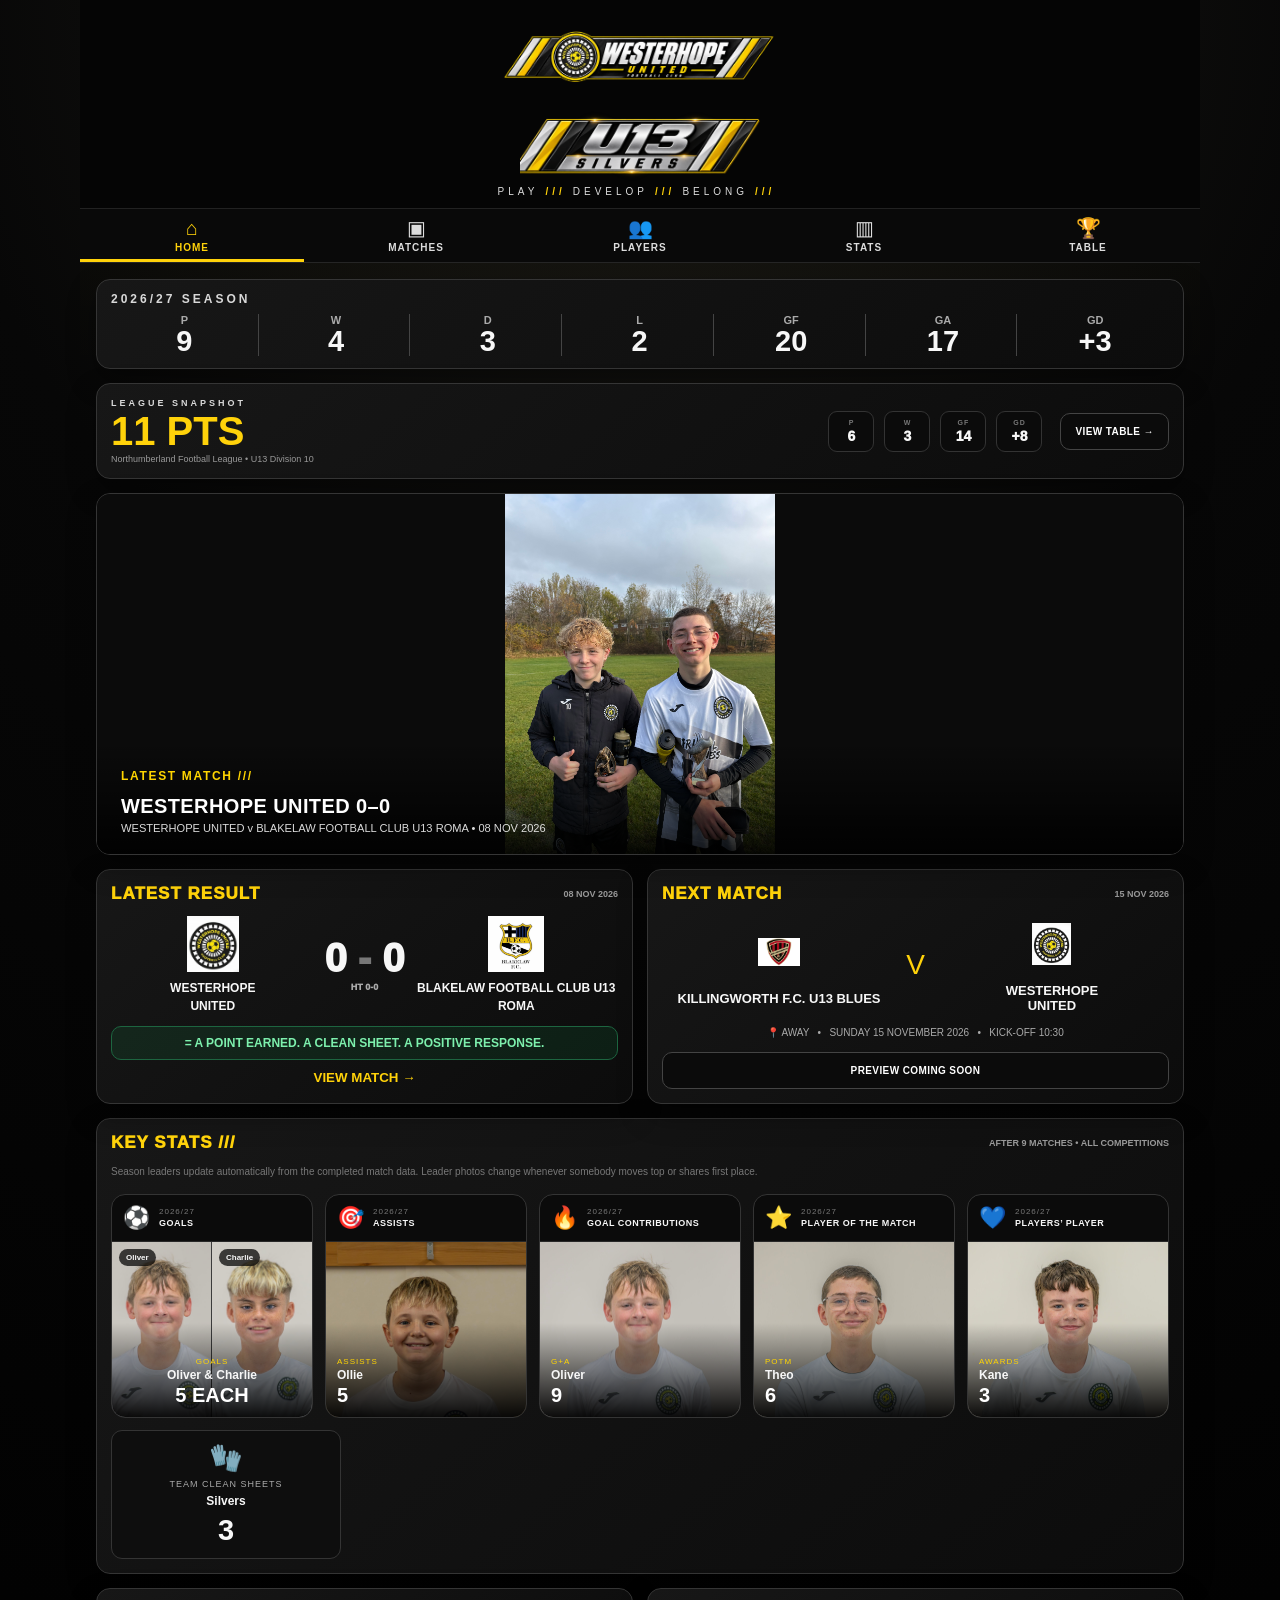
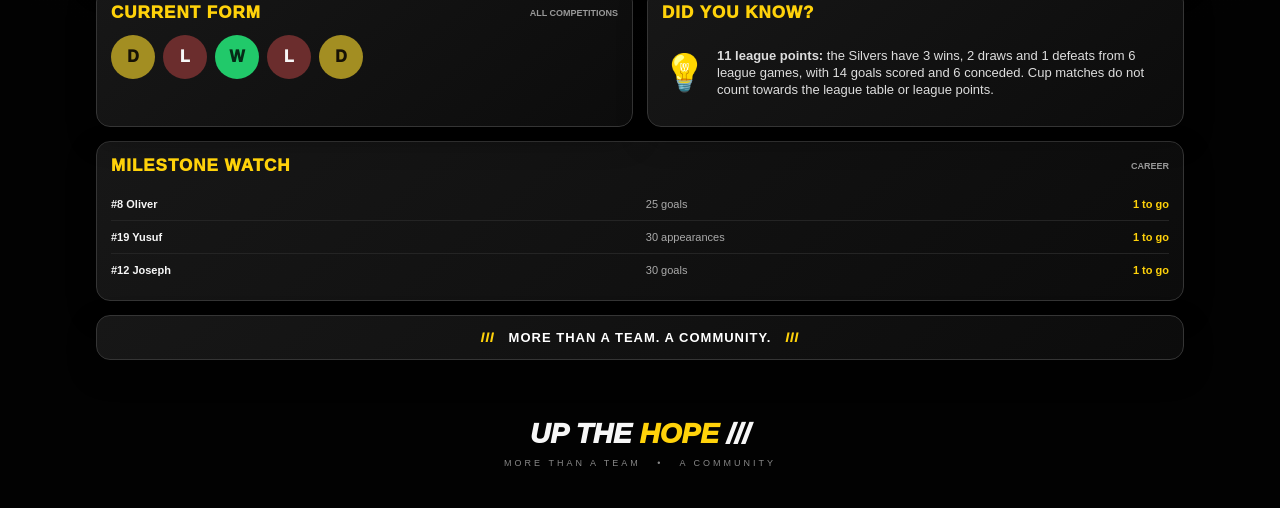
==== commit 38b991c1: "Add files via upload" ====
--- a/assets/index.html
+++ b/assets/index.html
@@ -4,70 +4,27 @@
   <meta charset="utf-8">
   <meta name="viewport" content="width=device-width, initial-scale=1, viewport-fit=cover">
   <meta name="theme-color" content="#070707">
-  <meta name="apple-mobile-web-app-capable" content="yes">
-  <meta name="apple-mobile-web-app-status-bar-style" content="black-translucent">
-  <meta name="apple-mobile-web-app-title" content="U13 Silvers">
-  <meta name="description" content="Westerhope United U13 Silvers 2026/27 season hub">
+  <title>Westerhope U13 Silvers</title>
   <meta http-equiv="Cache-Control" content="no-cache, no-store, must-revalidate">
   <meta http-equiv="Pragma" content="no-cache">
   <meta http-equiv="Expires" content="0">
-  <link rel="manifest" href="manifest.json?v=76">
-  <link rel="apple-touch-icon" sizes="180x180" href="assets/icons/apple-touch-icon.png?v=46">
-  <link rel="icon" type="image/png" sizes="192x192" href="assets/icons/icon-192.png?v=46">
-  <link rel="stylesheet" href="styles.css?v=46">
-  <title>Westerhope U13 Silvers</title>
-
-  <style>
-    .latest-hero-card,.latest-hero-placeholder{overflow:hidden;padding:0;position:relative}
-    .latest-hero-button{display:block;width:100%;padding:0;border:0;background:#0b0b0b;color:inherit;text-align:left;cursor:pointer;position:relative;overflow:hidden}
-    .latest-hero-button img{display:block;width:100%;height:clamp(220px,38vw,360px);object-fit:contain;object-position:center;background:#0b0b0b}
-    .latest-hero-overlay{position:absolute;inset:auto 0 0;padding:28px 24px 20px;background:linear-gradient(180deg,rgba(0,0,0,0),rgba(0,0,0,.9));color:#fff;display:flex;flex-direction:column;gap:4px}
-    .latest-hero-overlay .eyebrow{color:#ffd500;letter-spacing:.14em}
-    .latest-hero-overlay strong{font-size:1.25rem;letter-spacing:.02em}
-    .latest-hero-overlay small{opacity:.85}
-    .latest-hero-placeholder{min-height:170px;background:linear-gradient(135deg,#0b0b0b,#1c1c1c);display:flex;align-items:flex-end}
-    .latest-hero-placeholder .latest-hero-overlay{position:static;background:none}
-    @media (max-width:700px){.latest-hero-button img{height:clamp(200px,58vw,280px)}.latest-hero-overlay{padding:22px 18px 16px}.latest-hero-overlay strong{font-size:1.05rem}.latest-hero-placeholder{min-height:145px}}
-  
-.home-key-stats .mini-note{margin-bottom:14px}.home-leader-grid{display:grid;grid-template-columns:repeat(5,minmax(0,1fr));gap:12px}.home-leader-card{min-width:0;border:1px solid #343434;background:#0b0b0b;border-radius:14px;overflow:hidden}.home-leader-head{display:flex;align-items:center;gap:9px;padding:10px 11px;border-bottom:1px solid #272727}.home-leader-head>span{font-size:22px}.home-leader-head small{display:block;color:#777;font-size:8px;letter-spacing:1px}.home-leader-head b{display:block;font-size:9px;letter-spacing:.5px;margin-top:2px}.home-leader-card .leader-visual{height:175px}.home-team-stat{max-width:230px;margin-top:12px}.home-team-stat .metric{min-height:auto}@media(max-width:1100px){.home-leader-grid{grid-template-columns:repeat(3,minmax(0,1fr))}}@media(max-width:700px){.home-leader-grid{grid-template-columns:repeat(2,minmax(0,1fr));gap:9px}.home-leader-card .leader-visual{height:160px}.home-team-stat{max-width:none}}@media(max-width:390px){.home-leader-grid{grid-template-columns:1fr}.home-leader-card .leader-visual{height:205px}}
-
-.career-clubs-wrap{overflow:hidden}.career-clubs-grid{display:grid;gap:22px;margin-top:16px}.career-club-category{border-top:1px solid #2b2b2b;padding-top:15px}.career-category-title{display:flex;align-items:center;gap:10px;margin-bottom:12px}.career-category-title>span{font-size:28px}.career-category-title small{display:block;color:#777;font-size:8px;letter-spacing:1.3px}.career-category-title b{display:block;font-size:14px;letter-spacing:.7px}.career-club-stack{display:grid;gap:14px}.career-milestone-club{border:1px solid #303030;background:#0b0b0b;border-radius:14px;overflow:hidden}.career-milestone-head{display:flex;justify-content:space-between;align-items:center;padding:11px 13px;border-bottom:1px solid #282828;background:linear-gradient(180deg,#151515,#0d0d0d)}.career-milestone-head strong{font-size:11px;letter-spacing:.9px}.career-milestone-head small{display:block;color:#777;font-size:8px;margin-top:3px;letter-spacing:1px}.career-member-grid{display:grid;grid-template-columns:repeat(6,minmax(0,1fr));gap:8px;padding:10px}.career-member{min-width:0;border:1px solid #272727;border-radius:11px;overflow:hidden;background:#121212}.career-member.latest{border-color:#ffd500;box-shadow:0 0 0 1px rgba(255,213,0,.16)}.career-member-photo{position:relative;height:125px;background:#171717;overflow:hidden}.career-member-photo img{width:100%;height:100%;object-fit:cover;object-position:center top;display:block}.career-member-fallback{width:100%;height:100%;display:flex;align-items:center;justify-content:center;font-size:28px;font-weight:950;color:#888;background:linear-gradient(145deg,#202020,#080808)}.career-latest-badge{position:absolute;top:7px;left:7px;background:#ffd500;color:#060606;font-size:7px;font-weight:950;letter-spacing:1px;border-radius:999px;padding:4px 6px}.career-member-copy{padding:8px}.career-member-copy b{display:block;font-size:9px;line-height:1.2}.career-member-copy small{display:block;color:#999;font-size:7px;margin-top:4px;line-height:1.3}@media(max-width:1100px){.career-member-grid{grid-template-columns:repeat(4,minmax(0,1fr))}}@media(max-width:700px){.career-clubs-grid{gap:18px}.career-member-grid{grid-template-columns:repeat(3,minmax(0,1fr));gap:7px;padding:8px}.career-member-photo{height:115px}.career-member-copy{padding:7px}.career-member-copy b{font-size:8px}.career-milestone-head strong{font-size:10px}}@media(max-width:390px){.career-member-grid{grid-template-columns:repeat(2,minmax(0,1fr))}.career-member-photo{height:135px}}
-</style>
-
-<style>
-.league-form-card .section-head{margin-bottom:12px}.league-chart-wrap{width:100%;overflow-x:auto;background:linear-gradient(180deg,rgba(255,255,255,.02),rgba(255,255,255,.00));border-radius:16px;padding:6px 0}.league-chart-wrap svg{display:block;width:100%;min-width:740px;height:auto}.league-team-crest-end{cursor:pointer}.form-groups{display:grid;gap:12px;margin-top:16px}.form-group{border:1px solid rgba(255,255,255,.10);border-radius:14px;padding:12px;background:rgba(255,255,255,.025)}.form-group-head{display:flex;align-items:baseline;justify-content:space-between;gap:8px;margin-bottom:10px}.form-group-head b{font-size:.95rem;color:#ffd500}.form-group-head span{font-size:.68rem;color:rgba(255,255,255,.45);text-transform:uppercase;letter-spacing:.08em}.form-group-teams{display:flex;flex-wrap:wrap;gap:9px}.form-team-pill{appearance:none;border:1px solid rgba(255,255,255,.09);border-radius:12px;padding:8px 10px;background:rgba(0,0,0,.18);color:#fff;display:flex;align-items:center;gap:8px;cursor:pointer;text-align:left;min-width:180px}.form-team-pill:hover,.form-team-pill.active{border-color:rgba(255,213,0,.55);box-shadow:0 0 0 1px rgba(255,213,0,.10) inset}.form-team-pill.our-team{border-color:rgba(255,213,0,.45)}.form-pill-crest{display:inline-flex;align-items:center;justify-content:center}.form-team-pill .table-crest{width:28px;height:28px;object-fit:contain}.form-pill-name{font-weight:700;font-size:.76rem;flex:1}.form-pill-meta{font-size:.62rem;color:rgba(255,255,255,.52);white-space:nowrap}@media (max-width:900px){.form-team-pill{min-width:0;flex:1 1 calc(50% - 8px)}.league-chart-wrap svg{min-width:720px}}@media (max-width:600px){.form-team-pill{flex-basis:100%}.league-chart-wrap{margin-left:-4px;margin-right:-4px}}
-</style>
-
-<style>
-.season-leader-grid{display:grid;grid-template-columns:repeat(5,minmax(0,1fr));gap:12px;margin-top:14px}.season-leader-card{min-width:0;border:1px solid #343434;background:#0b0b0b;border-radius:14px;overflow:hidden}.season-leader-head{display:flex;align-items:center;gap:9px;padding:11px 12px;border-bottom:1px solid #272727}.season-leader-head>span{font-size:24px}.season-leader-head small{display:block;color:#777;font-size:8px;letter-spacing:1px}.season-leader-head b{display:block;font-size:10px;letter-spacing:.6px;margin-top:2px}.leader-visual{height:190px;position:relative;background:#111;overflow:hidden}.leader-visual img{width:100%;height:100%;object-fit:cover;object-position:center top;display:block}.leader-visual.split{display:grid;grid-template-columns:1fr 1fr}.leader-half{position:relative;min-width:0;overflow:hidden}.leader-half:first-child{border-right:1px solid rgba(255,255,255,.18)}.leader-half span{position:absolute;top:7px;left:7px;background:rgba(0,0,0,.72);border-radius:999px;padding:4px 7px;font-size:8px;font-weight:900}.leader-overlay{position:absolute;left:0;right:0;bottom:0;padding:34px 11px 10px;background:linear-gradient(180deg,transparent,rgba(0,0,0,.94));display:grid;gap:2px}.leader-overlay small,.leader-names small{color:#ffd500;font-size:8px;letter-spacing:1px}.leader-overlay b,.leader-names b{font-size:12px}.leader-overlay strong,.leader-names strong{font-size:20px;color:#fff}.leader-overlay.shared{text-align:center}.leader-visual.many,.leader-visual.empty{display:flex;align-items:center;justify-content:center;padding:18px;box-sizing:border-box}.leader-names{text-align:center;display:grid;gap:8px}.leader-photo-fallback{width:100%;height:100%;display:flex;align-items:center;justify-content:center;font-size:42px;font-weight:950;color:#aaa;background:linear-gradient(145deg,#202020,#090909)}.season-rank-list{padding:4px 10px 8px}.season-rank-list>div{display:grid;grid-template-columns:24px 1fr 28px;gap:6px;align-items:center;padding:7px 0;border-bottom:1px solid #222;font-size:9px}.season-rank-list>div:last-child{border-bottom:0}.season-rank-list span{color:#777}.season-rank-list strong{text-align:right;color:#ffd500;font-size:12px}.leader-empty-row{display:block!important;color:#777;text-align:center;padding:12px!important}@media(max-width:1100px){.season-leader-grid{grid-template-columns:repeat(3,minmax(0,1fr))}}@media(max-width:700px){.season-leader-grid{grid-template-columns:repeat(2,minmax(0,1fr));gap:9px}.leader-visual{height:165px}.season-leader-head{padding:9px}.season-leader-head>span{font-size:20px}.season-leader-head b{font-size:9px}}@media(max-width:390px){.season-leader-grid{grid-template-columns:1fr}.leader-visual{height:210px}}
-</style>
-
+  <script>
+    (function () {
+      try {
+        var target = new URL('../', window.location.href);
+        target.searchParams.set('app', '72');
+        target.hash = window.location.hash;
+        window.location.replace(target.href);
+      } catch (e) {
+        window.location.replace('../?app=74');
+      }
+    }());
+  </script>
 </head>
-<body>
-  <div class="app-shell">
-    <header class="topbar">
-      <img class="club-header" src="assets/westerhope-header.png?v=21" alt="Westerhope United">
-      <img class="team-header" src="assets/u13-silvers-header.png?v=21" alt="U13 Silvers">
-      <div class="tagline"><span>PLAY</span><b>///</b><span>DEVELOP</span><b>///</b><span>BELONG</span><b>///</b></div>
-    </header>
-
-    <nav class="tabs" aria-label="Primary">
-      <button class="tab active" data-view="home"><span>⌂</span><small>HOME</small></button>
-      <button class="tab" data-view="matches"><span>▣</span><small>MATCHES</small></button>
-      <button class="tab" data-view="players"><span>👥</span><small>PLAYERS</small></button>
-      <button class="tab" data-view="stats"><span>▥</span><small>STATS</small></button>
-      <button class="tab" data-view="table"><span>🏆</span><small>TABLE</small></button>
-    </nav>
-
-    <main id="app" class="content"></main>
-
-    <footer class="footer">
-      <div class="footer-mark">UP THE <span>HOPE</span> ///</div>
-      <div class="footer-sub">MORE THAN A TEAM &nbsp; • &nbsp; A COMMUNITY</div>
-    </footer>
+<body style="margin:0;background:#070707;color:#fff;font-family:system-ui,-apple-system,sans-serif;display:grid;min-height:100vh;place-items:center;text-align:center;padding:24px;box-sizing:border-box">
+  <div>
+    <strong>Loading the latest Silvers app…</strong>
+    <p><a href="../?app=74" style="color:#ffd500">Open the current site</a></p>
   </div>
-  <script src="data.js?v=76"></script>
-  <script src="app.js?v=80"></script>
-
 </body>
 </html>
